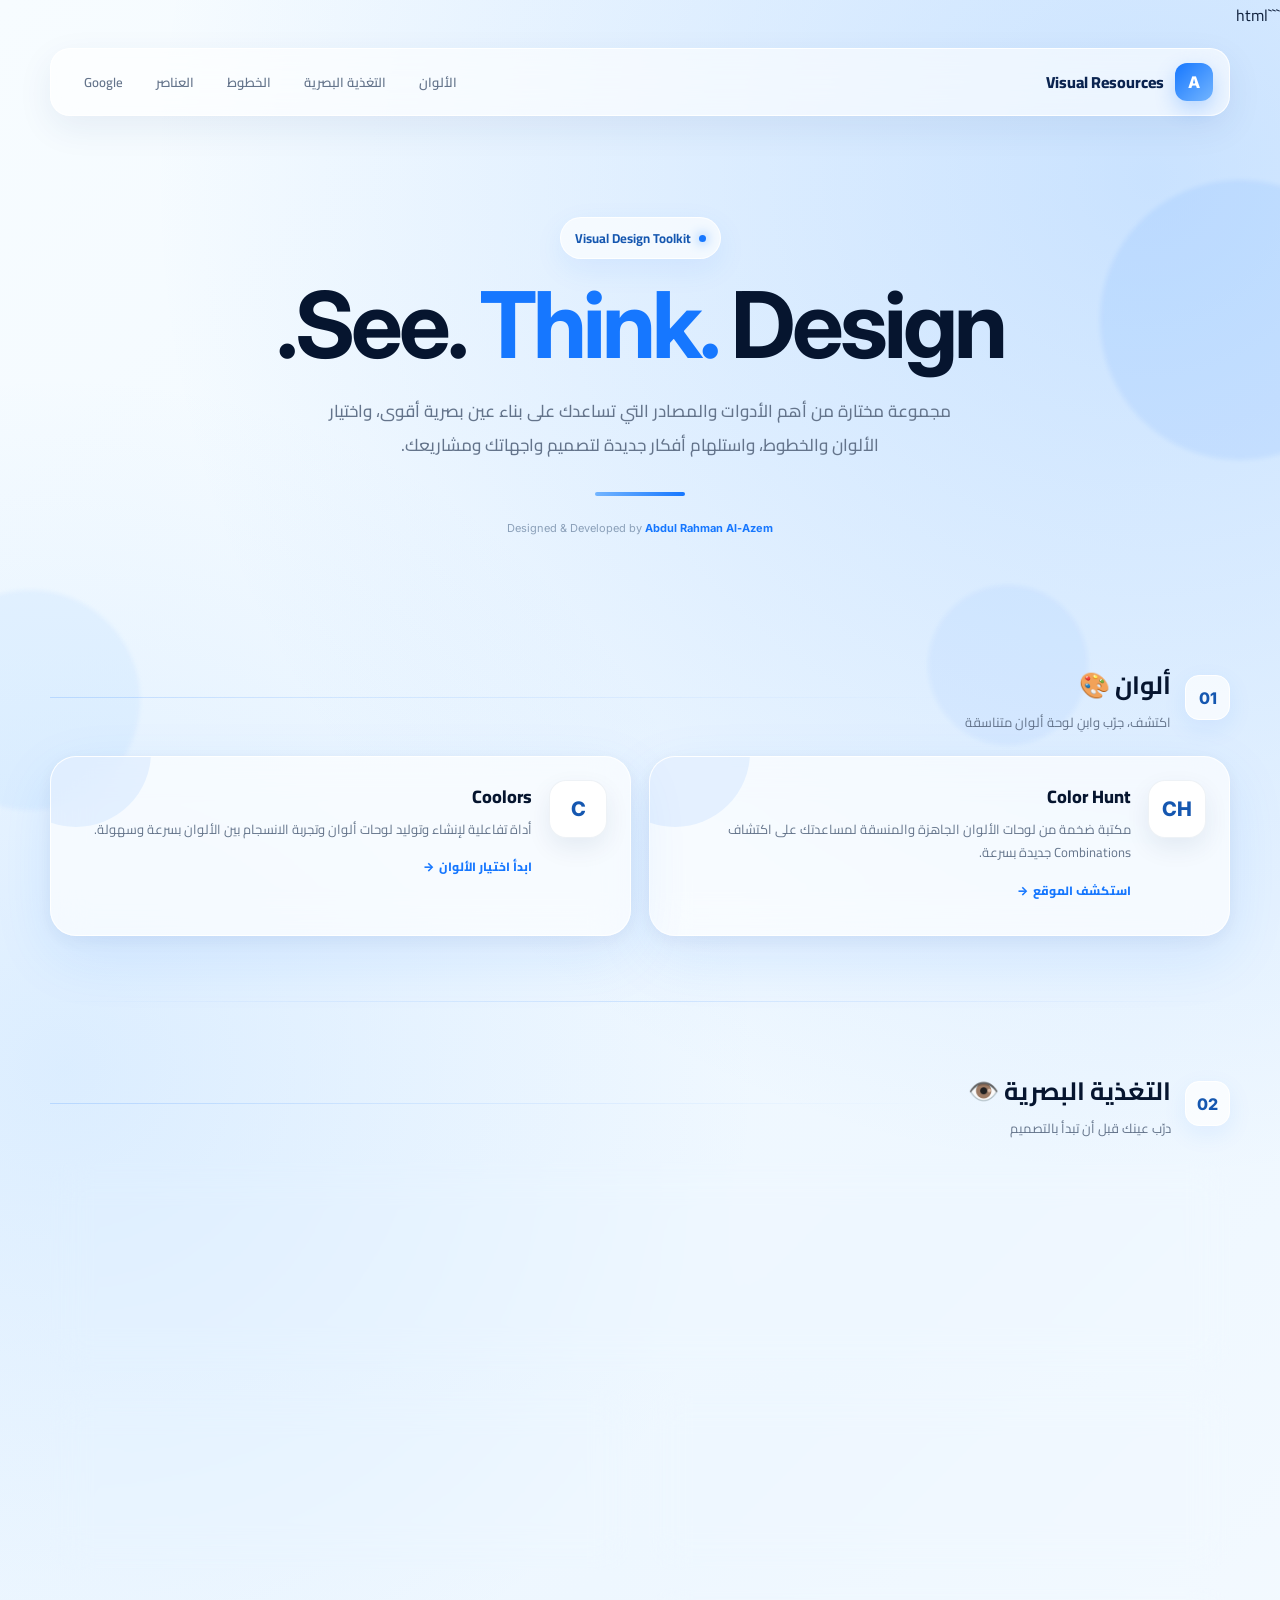
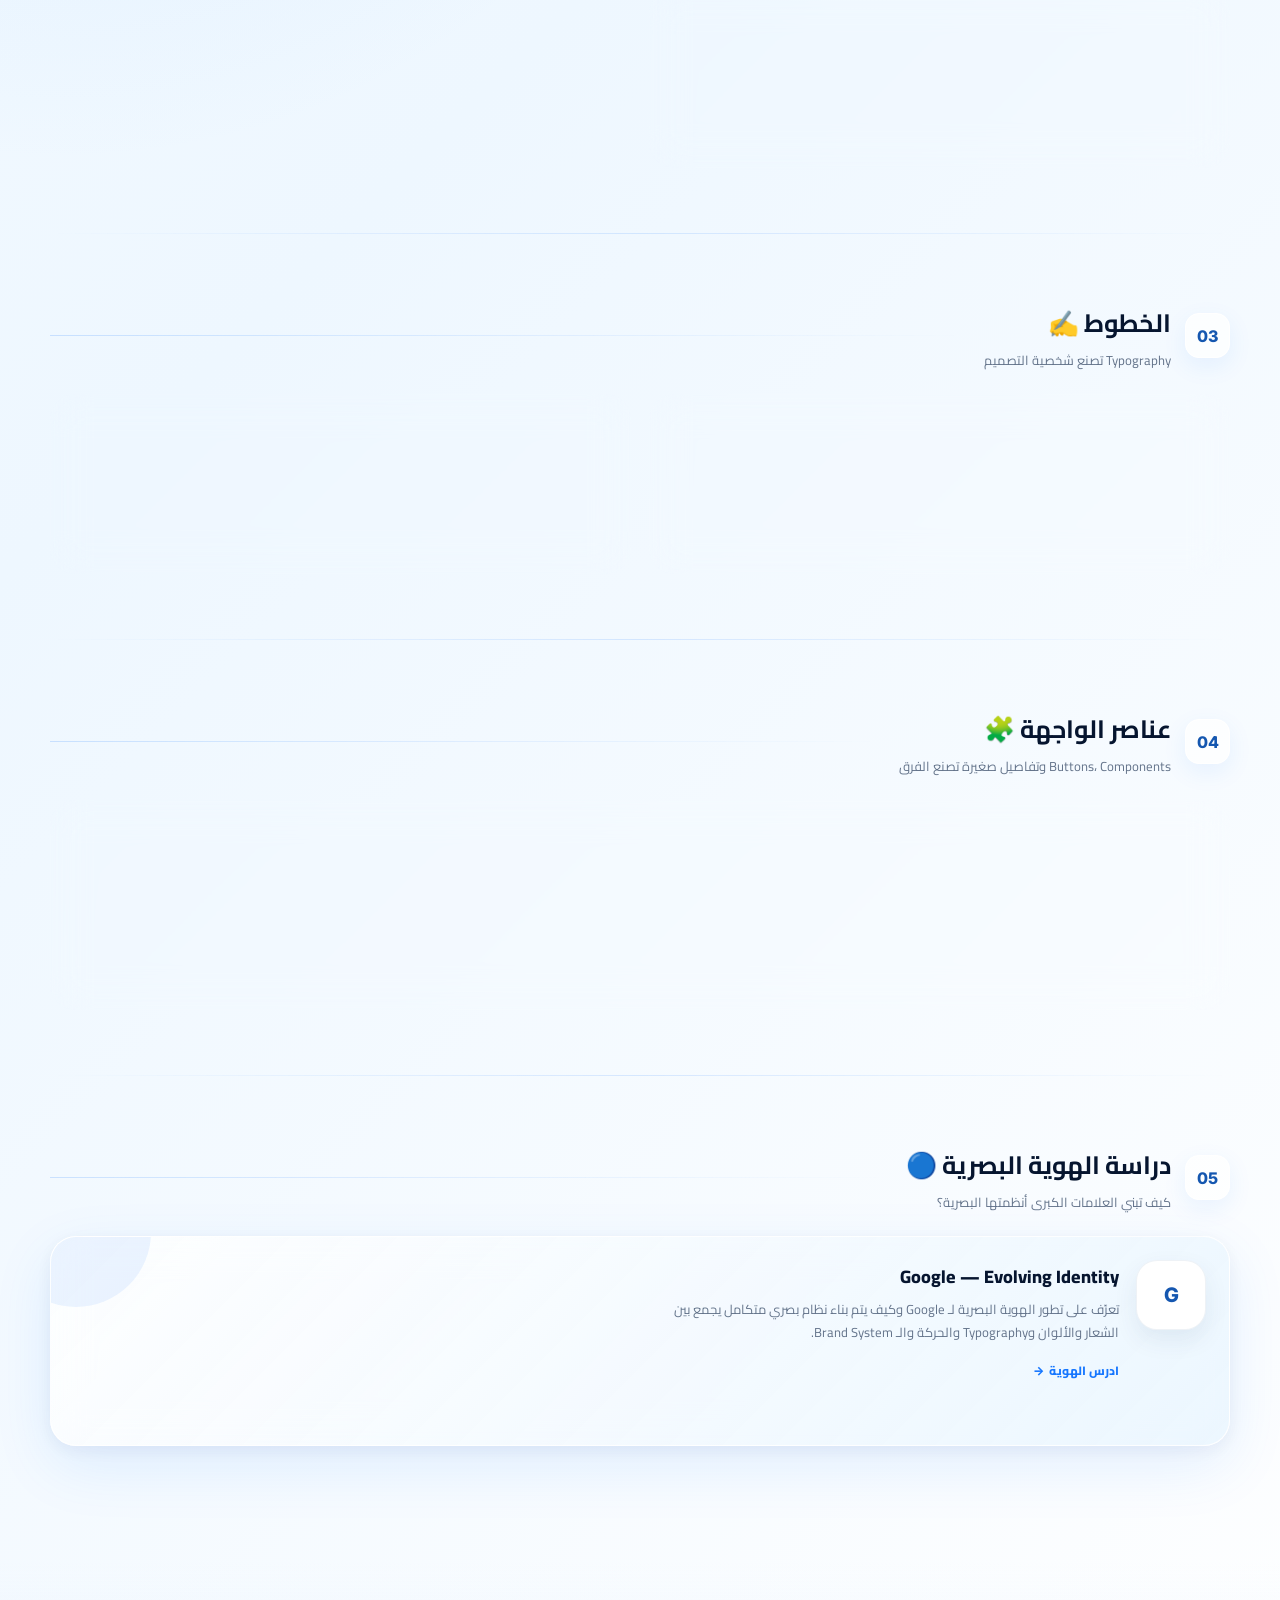
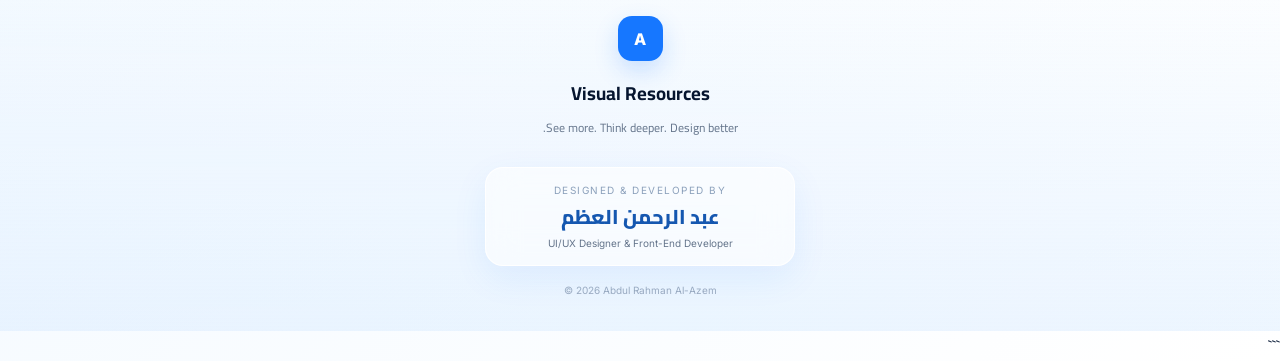
==== index.html @ fb22317c ".. .." ====
```html
<!DOCTYPE html>
<html lang="ar" dir="rtl">
<head>
  <meta charset="UTF-8" />
  <meta name="viewport" content="width=device-width, initial-scale=1.0" />

  <title>Visual Resources — عبد الرحمن العظم</title>

  <!-- Google Fonts -->
  <link rel="preconnect" href="https://fonts.googleapis.com">
  <link rel="preconnect" href="https://fonts.gstatic.com" crossorigin>

  <link
    href="https://fonts.googleapis.com/css2?family=Cairo:wght@400;500;600;700;800&family=Inter:wght@400;500;600;700;800&display=swap"
    rel="stylesheet"
  >

  <style>

    /* =========================================
       ROOT
    ========================================= */

    :root {
      --blue-950: #06152f;
      --blue-900: #0b2450;
      --blue-800: #103b78;
      --blue-700: #1557b0;
      --blue-600: #1677ff;
      --blue-500: #3b91ff;
      --blue-400: #73b5ff;
      --blue-300: #a9d3ff;
      --blue-200: #d9ecff;
      --blue-100: #edf7ff;

      --white: #ffffff;

      --text: #10213d;
      --muted: #64748b;

      --glass: rgba(255,255,255,.64);
      --glass-strong: rgba(255,255,255,.78);
      --glass-border: rgba(255,255,255,.85);

      --shadow:
        0 20px 60px rgba(22,119,255,.10),
        0 5px 20px rgba(15,53,105,.06);

      --radius: 26px;
    }


    /* =========================================
       RESET
    ========================================= */

    * {
      margin: 0;
      padding: 0;
      box-sizing: border-box;
    }

    html {
      scroll-behavior: smooth;
    }

    body {
      font-family: "Cairo", sans-serif;
      color: var(--text);
      min-height: 100vh;
      overflow-x: hidden;

      background:
        radial-gradient(
          circle at 90% 5%,
          rgba(58,145,255,.22),
          transparent 28%
        ),
        radial-gradient(
          circle at 5% 30%,
          rgba(115,181,255,.18),
          transparent 25%
        ),
        linear-gradient(
          135deg,
          #f7fcff 0%,
          #eef7ff 45%,
          #ffffff 100%
        );
    }

    a {
      color: inherit;
    }


    /* =========================================
       BACKGROUND ORBS
    ========================================= */

    .bg-orb {
      position: fixed;
      border-radius: 50%;
      pointer-events: none;
      z-index: -1;
      filter: blur(2px);
    }

    .orb-1 {
      width: 280px;
      height: 280px;
      background: rgba(22,119,255,.08);
      top: 20%;
      right: -100px;
    }

    .orb-2 {
      width: 220px;
      height: 220px;
      background: rgba(115,181,255,.10);
      bottom: 10%;
      left: -80px;
    }

    .orb-3 {
      width: 160px;
      height: 160px;
      background: rgba(22,119,255,.05);
      top: 65%;
      right: 15%;
    }


    /* =========================================
       CONTAINER
    ========================================= */

    .container {
      width: min(1180px, calc(100% - 40px));
      margin: auto;
    }


    /* =========================================
       NAVBAR
    ========================================= */

    nav {
      position: sticky;
      top: 18px;
      z-index: 100;

      width: min(1180px, calc(100% - 40px));
      margin: 18px auto 0;

      display: flex;
      align-items: center;
      justify-content: space-between;

      padding: 12px 16px 12px 20px;

      background: rgba(255,255,255,.62);

      backdrop-filter: blur(20px);
      -webkit-backdrop-filter: blur(20px);

      border: 1px solid rgba(255,255,255,.9);
      border-radius: 20px;

      box-shadow:
        0 12px 35px rgba(20,70,130,.08);
    }

    .brand {
      display: flex;
      align-items: center;
      gap: 11px;

      font-weight: 800;
      color: var(--blue-900);
    }

    .brand-mark {
      width: 38px;
      height: 38px;

      display: grid;
      place-items: center;

      border-radius: 12px;

      color: white;

      font-family: Inter, sans-serif;
      font-weight: 800;

      background:
        linear-gradient(
          135deg,
          var(--blue-600),
          var(--blue-400)
        );

      box-shadow:
        0 8px 20px rgba(22,119,255,.25);
    }

    .nav-links {
      display: flex;
      gap: 7px;
      direction: rtl;
    }

    .nav-links a {
      text-decoration: none;

      color: var(--muted);

      font-size: 13px;
      font-weight: 600;

      padding: 9px 13px;

      border-radius: 12px;

      transition: .25s ease;
    }

    .nav-links a:hover {
      background: white;
      color: var(--blue-600);

      transform: translateY(-1px);
    }


    /* =========================================
       HERO
    ========================================= */

    .hero {
      min-height: 500px;

      display: flex;
      align-items: center;
      justify-content: center;

      text-align: center;

      padding: 90px 0 70px;

      position: relative;
    }

    .hero-content {
      animation: heroIn .8s ease both;
    }

    .hero-badge {
      display: inline-flex;
      align-items: center;
      gap: 8px;

      padding: 8px 14px;

      border-radius: 999px;

      background: rgba(255,255,255,.65);

      border: 1px solid rgba(255,255,255,.9);

      color: var(--blue-700);

      font-size: 13px;
      font-weight: 700;

      box-shadow:
        0 10px 30px rgba(22,119,255,.08);

      margin-bottom: 22px;

      animation:
        float 4s ease-in-out infinite;
    }

    .badge-dot {
      width: 7px;
      height: 7px;

      border-radius: 50%;

      background: var(--blue-600);

      box-shadow:
        0 0 12px var(--blue-500);
    }

    .hero h1 {
      font-family: Inter, "Cairo", sans-serif;

      font-size: clamp(48px, 8vw, 92px);

      line-height: .95;

      letter-spacing: -4px;

      color: var(--blue-950);

      margin-bottom: 25px;
    }

    .hero h1 span {
      color: var(--blue-600);
    }

    .hero p {
      max-width: 670px;

      margin: auto;

      color: var(--muted);

      font-size: 17px;

      line-height: 2;

      font-weight: 500;
    }

    .hero-line {
      width: 90px;
      height: 4px;

      border-radius: 20px;

      background:
        linear-gradient(
          90deg,
          var(--blue-400),
          var(--blue-600)
        );

      margin: 30px auto 0;
    }

    .creator-note {
      margin-top: 25px;

      font-family: Inter, "Cairo", sans-serif;

      font-size: 11px;

      color: #8ba0b9;

      direction: ltr;
    }

    .creator-note strong {
      color: var(--blue-600);
      font-weight: 700;
    }


    /* =========================================
       SECTIONS
    ========================================= */

    .resource-section {
      padding: 45px 0;
    }

    .section-heading {
      display: flex;
      align-items: center;

      gap: 20px;

      margin-bottom: 22px;
    }

    .heading-main {
      display: flex;
      align-items: center;

      gap: 14px;
    }

    .section-number {
      width: 45px;
      height: 45px;

      flex-shrink: 0;

      display: grid;
      place-items: center;

      border-radius: 14px;

      color: var(--blue-700);

      background: rgba(255,255,255,.7);

      border: 1px solid white;

      font-family: Inter, sans-serif;

      font-weight: 800;

      box-shadow:
        0 8px 25px rgba(22,119,255,.08);
    }

    .section-heading h2 {
      font-size: 25px;

      color: var(--blue-950);
    }

    .section-heading p {
      color: var(--muted);

      font-size: 13px;

      margin-top: 2px;
    }

    .section-line {
      height: 1px;

      flex: 1;

      background:
        linear-gradient(
          90deg,
          rgba(22,119,255,.18),
          transparent
        );
    }


    /* =========================================
       CARDS
    ========================================= */

    .cards {
      display: grid;

      grid-template-columns:
        repeat(2, 1fr);

      gap: 18px;
    }

    .card {
      position: relative;

      overflow: hidden;

      min-height: 180px;

      padding: 23px;

      display: flex;

      align-items: flex-start;

      gap: 17px;

      text-decoration: none;

      color: inherit;

      background: var(--glass);

      backdrop-filter: blur(18px);
      -webkit-backdrop-filter: blur(18px);

      border:
        1px solid var(--glass-border);

      border-radius: var(--radius);

      box-shadow: var(--shadow);

      transition:
        transform .3s ease,
        box-shadow .3s ease,
        border-color .3s ease;
    }

    .card::before {
      content: "";

      position: absolute;

      width: 150px;
      height: 150px;

      border-radius: 50%;

      background:
        rgba(22,119,255,.08);

      top: -80px;
      left: -50px;

      transition: .4s ease;
    }

    .card::after {
      content: "";

      position: absolute;

      width: 1px;
      height: 100%;

      top: 0;
      right: 0;

      background:
        linear-gradient(
          transparent,
          rgba(22,119,255,.18),
          transparent
        );

      opacity: 0;

      transition: .3s ease;
    }

    .card:hover {
      transform: translateY(-7px);

      border-color:
        rgba(22,119,255,.22);

      box-shadow:
        0 25px 60px rgba(22,119,255,.15),
        0 10px 30px rgba(15,53,105,.07);
    }

    .card:hover::before {
      transform: scale(2.2);

      background:
        rgba(22,119,255,.05);
    }

    .card:hover::after {
      opacity: 1;
    }


    /* =========================================
       LOGO
    ========================================= */

    .logo {
      width: 58px;
      height: 58px;

      flex-shrink: 0;

      display: grid;
      place-items: center;

      background: white;

      border:
        1px solid rgba(20,70,130,.07);

      border-radius: 17px;

      box-shadow:
        0 10px 25px rgba(15,53,105,.08);

      position: relative;

      z-index: 1;

      font-family: Inter, sans-serif;

      font-size: 20px;

      font-weight: 800;

      color: var(--blue-700);
    }

    .logo img {
      width: 36px;
      height: 36px;

      object-fit: contain;
    }


    /* =========================================
       CARD CONTENT
    ========================================= */

    .card-content {
      flex: 1;

      position: relative;

      z-index: 1;
    }

    .card h3 {
      font-size: 18px;

      color: var(--blue-950);

      margin-bottom: 5px;

      font-weight: 800;
    }

    .card p {
      color: var(--muted);

      font-size: 13px;

      line-height: 1.8;

      max-width: 480px;
    }

    .visit {
      display: inline-flex;

      align-items: center;

      gap: 5px;

      margin-top: 14px;

      color: var(--blue-600);

      font-size: 12px;

      font-weight: 800;

      transition: .25s ease;
    }

    .card:hover .visit {
      gap: 10px;
    }

    .arrow {
      font-family: Inter, sans-serif;

      direction: ltr;
    }


    /* =========================================
       FEATURED CARD
    ========================================= */

    .featured {
      grid-column: 1 / -1;

      min-height: 210px;

      background:
        linear-gradient(
          135deg,
          rgba(255,255,255,.85),
          rgba(231,244,255,.75)
        );
    }

    .featured .logo {
      width: 70px;
      height: 70px;

      border-radius: 21px;
    }

    .featured .logo img {
      width: 42px;
      height: 42px;
    }


    /* =========================================
       DIVIDER
    ========================================= */

    .divider {
      height: 1px;

      margin: 20px 0;

      background:
        linear-gradient(
          90deg,
          transparent,
          rgba(22,119,255,.14),
          transparent
        );
    }


    /* =========================================
       FOOTER
    ========================================= */

    footer {
      margin-top: 70px;

      padding: 55px 0 35px;

      background:
        linear-gradient(
          180deg,
          transparent,
          rgba(210,232,255,.4)
        );

      text-align: center;
    }

    .footer-logo {
      width: 45px;
      height: 45px;

      margin: 0 auto 15px;

      display: grid;
      place-items: center;

      border-radius: 14px;

      background: var(--blue-600);

      color: white;

      font-family: Inter, sans-serif;

      font-weight: 800;

      box-shadow:
        0 10px 25px rgba(22,119,255,.2);
    }

    footer h3 {
      color: var(--blue-950);

      margin-bottom: 5px;
    }

    footer > .container > p {
      color: var(--muted);

      font-size: 12px;
    }


    /* =========================================
       DEVELOPER CREDIT
    ========================================= */

    .developer-credit {
      margin: 28px auto 0;

      width: fit-content;

      min-width: 310px;

      padding: 16px 28px;

      display: flex;

      flex-direction: column;

      align-items: center;

      gap: 2px;

      background:
        rgba(255,255,255,.58);

      backdrop-filter: blur(16px);
      -webkit-backdrop-filter: blur(16px);

      border:
        1px solid rgba(255,255,255,.9);

      border-radius: 18px;

      box-shadow:
        0 12px 35px rgba(22,119,255,.08);

      transition: .3s ease;
    }

    .developer-credit:hover {
      transform: translateY(-4px);

      box-shadow:
        0 18px 45px rgba(22,119,255,.13);
    }

    .credit-label {
      font-family: Inter, "Cairo", sans-serif;

      font-size: 10px;

      text-transform: uppercase;

      letter-spacing: 1.5px;

      color: #8ba0bb;

      direction: ltr;
    }

    .developer-credit strong {
      font-size: 20px;

      font-weight: 800;

      color: var(--blue-700);
    }

    .credit-role {
      font-family: Inter, "Cairo", sans-serif;

      font-size: 10px;

      color: var(--muted);

      direction: ltr;
    }

    .signature {
      margin-top: 18px;

      font-family: Inter, sans-serif;

      font-size: 10px;

      color: #9aabc0;

      direction: ltr;
    }


    /* =========================================
       SCROLLBAR
    ========================================= */

    ::-webkit-scrollbar {
      width: 8px;
    }

    ::-webkit-scrollbar-track {
      background: #eef7ff;
    }

    ::-webkit-scrollbar-thumb {
      background:
        linear-gradient(
          var(--blue-400),
          var(--blue-600)
        );

      border-radius: 20px;
    }


    /* =========================================
       ANIMATIONS
    ========================================= */

    @keyframes float {

      0%, 100% {
        transform: translateY(0);
      }

      50% {
        transform: translateY(-5px);
      }

    }

    @keyframes heroIn {

      from {
        opacity: 0;
        transform: translateY(20px);
      }

      to {
        opacity: 1;
        transform: translateY(0);
      }

    }


    /* =========================================
       RESPONSIVE
    ========================================= */

    @media (max-width: 750px) {

      .container {
        width:
          min(
            100% - 26px,
            600px
          );
      }

      nav {
        width:
          calc(100% - 26px);
      }

      .nav-links {
        display: none;
      }

      .hero {
        min-height: 430px;

        padding:
          70px 0 50px;
      }

      .hero h1 {
        font-size: 54px;

        letter-spacing: -2px;
      }

      .hero p {
        font-size: 14px;
      }

      .creator-note {
        font-size: 10px;
      }

      .cards {
        grid-template-columns: 1fr;
      }

      .featured {
        grid-column: auto;
      }

      .section-line {
        display: none;
      }

      .section-heading {
        margin-bottom: 16px;
      }

      .section-heading h2 {
        font-size: 21px;
      }

      .card {
        padding: 19px;
      }

      .developer-credit {
        min-width: 0;
        width: 100%;
      }

    }


    /* =========================================
       VERY SMALL SCREENS
    ========================================= */

    @media (max-width: 420px) {

      .hero h1 {
        font-size: 45px;
      }

      .hero p {
        font-size: 13px;
      }

      .card {
        gap: 12px;
      }

      .logo {
        width: 50px;
        height: 50px;
      }

      .card h3 {
        font-size: 16px;
      }

      .card p {
        font-size: 12px;
      }

    }

  </style>
</head>


<body>


  <!-- =========================================
       BACKGROUND
  ========================================= -->

  <div class="bg-orb orb-1"></div>
  <div class="bg-orb orb-2"></div>
  <div class="bg-orb orb-3"></div>


  <!-- =========================================
       NAVBAR
  ========================================= -->

  <nav>

    <div class="brand">

      <div class="brand-mark">
        A
      </div>

      <span>
        Visual Resources
      </span>

    </div>


    <div class="nav-links">

      <a href="#colors">
        الألوان
      </a>

      <a href="#inspiration">
        التغذية البصرية
      </a>

      <a href="#fonts">
        الخطوط
      </a>

      <a href="#elements">
        العناصر
      </a>

      <a href="#google">
        Google
      </a>

    </div>

  </nav>



  <!-- =========================================
       HERO
  ========================================= -->

  <header class="hero">

    <div class="container">

      <div class="hero-content">

        <div class="hero-badge">

          <span class="badge-dot"></span>

          Visual Design Toolkit

        </div>


        <h1>

          See.
          <span>Think.</span>
          Design.

        </h1>


        <p>

          مجموعة مختارة من أهم الأدوات والمصادر
          التي تساعدك على بناء عين بصرية أقوى،
          واختيار الألوان والخطوط، واستلهام أفكار
          جديدة لتصميم واجهاتك ومشاريعك.

        </p>


        <div class="hero-line"></div>


        <div class="creator-note">

          Designed & Developed by
          <strong>Abdul Rahman Al-Azem</strong>

        </div>

      </div>

    </div>

  </header>



  <!-- =========================================
       MAIN
  ========================================= -->

  <main class="container">



    <!-- =======================================
         COLORS
    ======================================== -->

    <section
      class="resource-section"
      id="colors"
    >

      <div class="section-heading">

        <div class="heading-main">

          <div class="section-number">
            01
          </div>

          <div>

            <h2>
              ألوان 🎨
            </h2>

            <p>
              اكتشف، جرّب وابنِ لوحة ألوان متناسقة
            </p>

          </div>

        </div>

        <div class="section-line"></div>

      </div>


      <div class="cards">


        <!-- COLOR HUNT -->

        <a
          class="card"
          href="https://colorhunt.co/"
          target="_blank"
          rel="noopener noreferrer"
        >

          <div class="logo">
            CH
          </div>

          <div class="card-content">

            <h3>
              Color Hunt
            </h3>

            <p>
              مكتبة ضخمة من لوحات الألوان الجاهزة
              والمنسقة لمساعدتك على اكتشاف
              Combinations جديدة بسرعة.
            </p>

            <div class="visit">

              استكشف الموقع

              <span class="arrow">
                →
              </span>

            </div>

          </div>

        </a>



        <!-- COOLORS -->

        <a
          class="card"
          href="https://coolors.co/"
          target="_blank"
          rel="noopener noreferrer"
        >

          <div class="logo">
            C
          </div>

          <div class="card-content">

            <h3>
              Coolors
            </h3>

            <p>
              أداة تفاعلية لإنشاء وتوليد لوحات
              ألوان وتجربة الانسجام بين الألوان
              بسرعة وسهولة.
            </p>

            <div class="visit">

              ابدأ اختيار الألوان

              <span class="arrow">
                →
              </span>

            </div>

          </div>

        </a>

      </div>

    </section>



    <div class="divider"></div>



    <!-- =======================================
         VISUAL INSPIRATION
    ======================================== -->

    <section
      class="resource-section"
      id="inspiration"
    >

      <div class="section-heading">

        <div class="heading-main">

          <div class="section-number">
            02
          </div>

          <div>

            <h2>
              التغذية البصرية 👁️
            </h2>

            <p>
              درّب عينك قبل أن تبدأ بالتصميم
            </p>

          </div>

        </div>

        <div class="section-line"></div>

      </div>


      <div class="cards">


        <!-- AWWWARDS -->

        <a
          class="card featured"
          href="https://www.awwwards.com/"
          target="_blank"
          rel="noopener noreferrer"
        >

          <div class="logo">
            Aww
          </div>

          <div class="card-content">

            <h3>
              Awwwards
            </h3>

            <p>
              شاهد مواقع وتجارب رقمية حاصلة على جوائز.
              ممتاز لفهم الـ Layout والحركة والـ Interaction
              والـ Art Direction.
            </p>

            <div class="visit">

              اكتشف مواقع مميزة

              <span class="arrow">
                →
              </span>

            </div>

          </div>

        </a>



        <!-- BEHANCE -->

        <a
          class="card"
          href="https://www.behance.net/"
          target="_blank"
          rel="noopener noreferrer"
        >

          <div class="logo">
            Bē
          </div>

          <div class="card-content">

            <h3>
              Behance
            </h3>

            <p>
              منصة لاستكشاف مشاريع المصممين والـ Case Studies
              والهويات البصرية وتجارب UI/UX.
            </p>

            <div class="visit">

              استكشف المشاريع

              <span class="arrow">
                →
              </span>

            </div>

          </div>

        </a>



        <!-- DRIBBBLE -->

        <a
          class="card"
          href="https://dribbble.com/"
          target="_blank"
          rel="noopener noreferrer"
        >

          <div class="logo">
            Dr
          </div>

          <div class="card-content">

            <h3>
              Dribbble
            </h3>

            <p>
              مصدر سريع لأفكار UI والشاشات والأيقونات
              والـ Micro-interactions والتفاصيل البصرية.
            </p>

            <div class="visit">

              شاهد التصميمات

              <span class="arrow">
                →
              </span>

            </div>

          </div>

        </a>



        <!-- PINTEREST UI -->

        <a
          class="card"
          href="https://www.pinterest.com/search/pins/?q=ui&rs=typed"
          target="_blank"
          rel="noopener noreferrer"
        >

          <div class="logo">
            P
          </div>

          <div class="card-content">

            <h3>
              Pinterest — UI
            </h3>

            <p>
              استخدم البحث البصري لجمع References
              وإنشاء Moodboards واستكشاف اتجاهات
              التصميم المختلفة.
            </p>

            <div class="visit">

              ابحث عن الإلهام

              <span class="arrow">
                →
              </span>

            </div>

          </div>

        </a>

      </div>

    </section>



    <div class="divider"></div>



    <!-- =======================================
         FONTS
    ======================================== -->

    <section
      class="resource-section"
      id="fonts"
    >

      <div class="section-heading">

        <div class="heading-main">

          <div class="section-number">
            03
          </div>

          <div>

            <h2>
              الخطوط ✍️
            </h2>

            <p>
              Typography تصنع شخصية التصميم
            </p>

          </div>

        </div>

        <div class="section-line"></div>

      </div>


      <div class="cards">


        <!-- PINTEREST TYPOGRAPHY -->

        <a
          class="card"
          href="https://www.pinterest.com/search/pins/?q=typography&rs=ac&len=7&source_id=ac_GVzsziET&eq=typogra&etslf=7912"
          target="_blank"
          rel="noopener noreferrer"
        >

          <div class="logo">
            T
          </div>

          <div class="card-content">

            <h3>
              Pinterest — Typography
            </h3>

            <p>
              استكشف أمثلة وتنسيقات Typography مختلفة
              وابحث عن أفكار لتوزيع النصوص والعناوين.
            </p>

            <div class="visit">

              استكشف Typography

              <span class="arrow">
                →
              </span>

            </div>

          </div>

        </a>



        <!-- GOOGLE FONTS -->

        <a
          class="card"
          href="https://fonts.google.com/"
          target="_blank"
          rel="noopener noreferrer"
        >

          <div class="logo">
            G
          </div>

          <div class="card-content">

            <h3>
              Google Fonts
            </h3>

            <p>
              مكتبة مجانية ضخمة من الخطوط المناسبة
              للويب والتصميم، مع إمكانية معاينة
              وتحميل الخطوط.
            </p>

            <div class="visit">

              ابحث عن خط

              <span class="arrow">
                →
              </span>

            </div>

          </div>

        </a>

      </div>

    </section>



    <div class="divider"></div>



    <!-- =======================================
         UI ELEMENTS
    ======================================== -->

    <section
      class="resource-section"
      id="elements"
    >

      <div class="section-heading">

        <div class="heading-main">

          <div class="section-number">
            04
          </div>

          <div>

            <h2>
              عناصر الواجهة 🧩
            </h2>

            <p>
              Buttons، Components وتفاصيل صغيرة تصنع الفرق
            </p>

          </div>

        </div>

        <div class="section-line"></div>

      </div>


      <div class="cards">


        <!-- UIVERSE -->

        <a
          class="card featured"
          href="https://uiverse.io/buttons"
          target="_blank"
          rel="noopener noreferrer"
        >

          <div class="logo">
            UI
          </div>

          <div class="card-content">

            <h3>
              UIverse
            </h3>

            <p>
              مكتبة مفتوحة من عناصر UI جاهزة ومبتكرة،
              خصوصًا للأزرار والـ Components التي يمكنك
              استخدامها كمصدر إلهام أو تطويرها في مشاريعك.
            </p>

            <div class="visit">

              اكتشف عناصر UI

              <span class="arrow">
                →
              </span>

            </div>

          </div>

        </a>

      </div>

    </section>



    <div class="divider"></div>



    <!-- =======================================
         GOOGLE VISUAL IDENTITY
    ======================================== -->

    <section
      class="resource-section"
      id="google"
    >

      <div class="section-heading">

        <div class="heading-main">

          <div class="section-number">
            05
          </div>

          <div>

            <h2>
              دراسة الهوية البصرية 🔵
            </h2>

            <p>
              كيف تبني العلامات الكبرى أنظمتها البصرية؟
            </p>

          </div>

        </div>

        <div class="section-line"></div>

      </div>


      <div class="cards">


        <!-- GOOGLE -->

        <a
          class="card featured"
          href="https://design.google/library/evolving-google-identity"
          target="_blank"
          rel="noopener noreferrer"
        >

          <div class="logo">
            G
          </div>

          <div class="card-content">

            <h3>
              Google — Evolving Identity
            </h3>

            <p>
              تعرّف على تطور الهوية البصرية لـ Google
              وكيف يتم بناء نظام بصري متكامل يجمع بين
              الشعار والألوان وTypography والحركة
              والـ Brand System.
            </p>

            <div class="visit">

              ادرس الهوية

              <span class="arrow">
                →
              </span>

            </div>

          </div>

        </a>

      </div>

    </section>

  </main>



  <!-- =========================================
       FOOTER
  ========================================= -->

  <footer>

    <div class="container">

      <div class="footer-logo">
        A
      </div>


      <h3>
        Visual Resources
      </h3>


      <p>
        See more. Think deeper. Design better.
      </p>



      <!-- DEVELOPER CREDIT -->

      <div class="developer-credit">

        <span class="credit-label">
          Designed & Developed by
        </span>

        <strong>
          عبد الرحمن العظم
        </strong>

        <span class="credit-role">
          UI/UX Designer & Front-End Developer
        </span>

      </div>



      <div class="signature">
        © 2026 Abdul Rahman Al-Azem
      </div>

    </div>

  </footer>


</body>
</html>
```
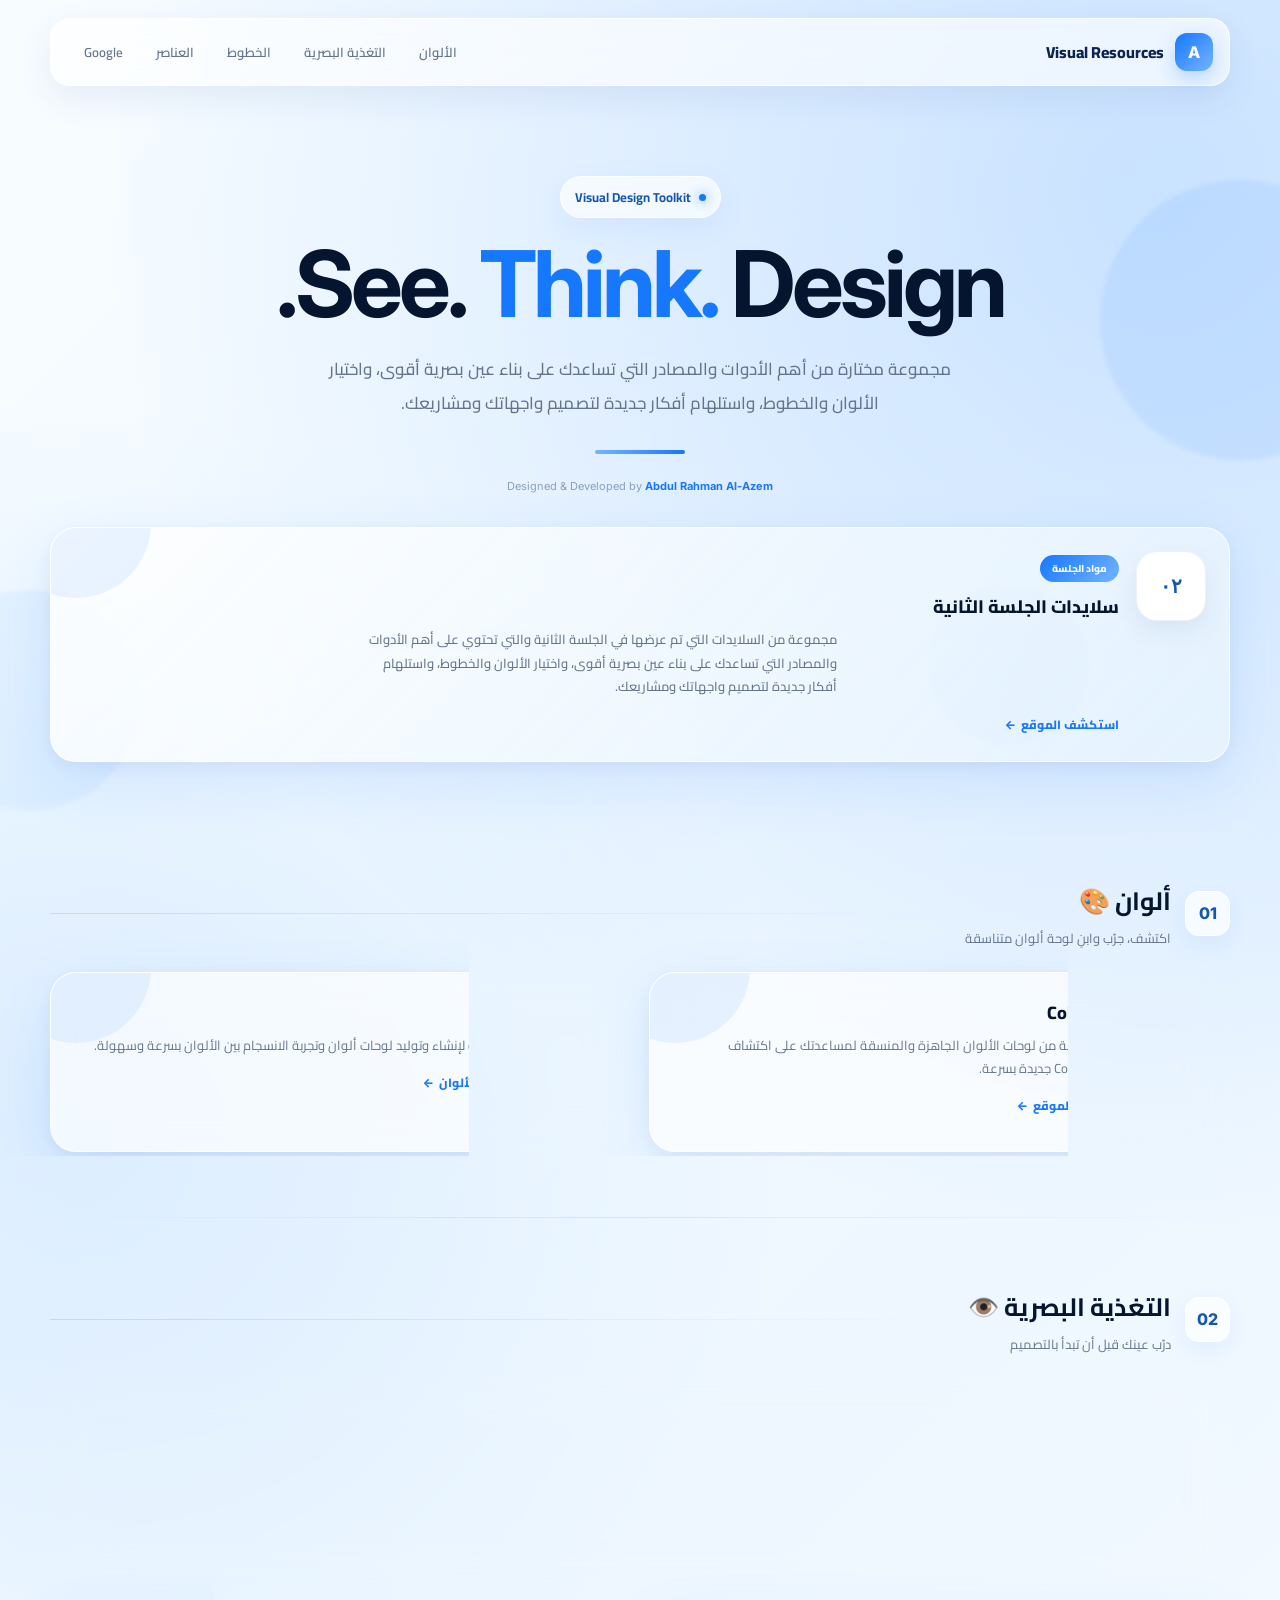
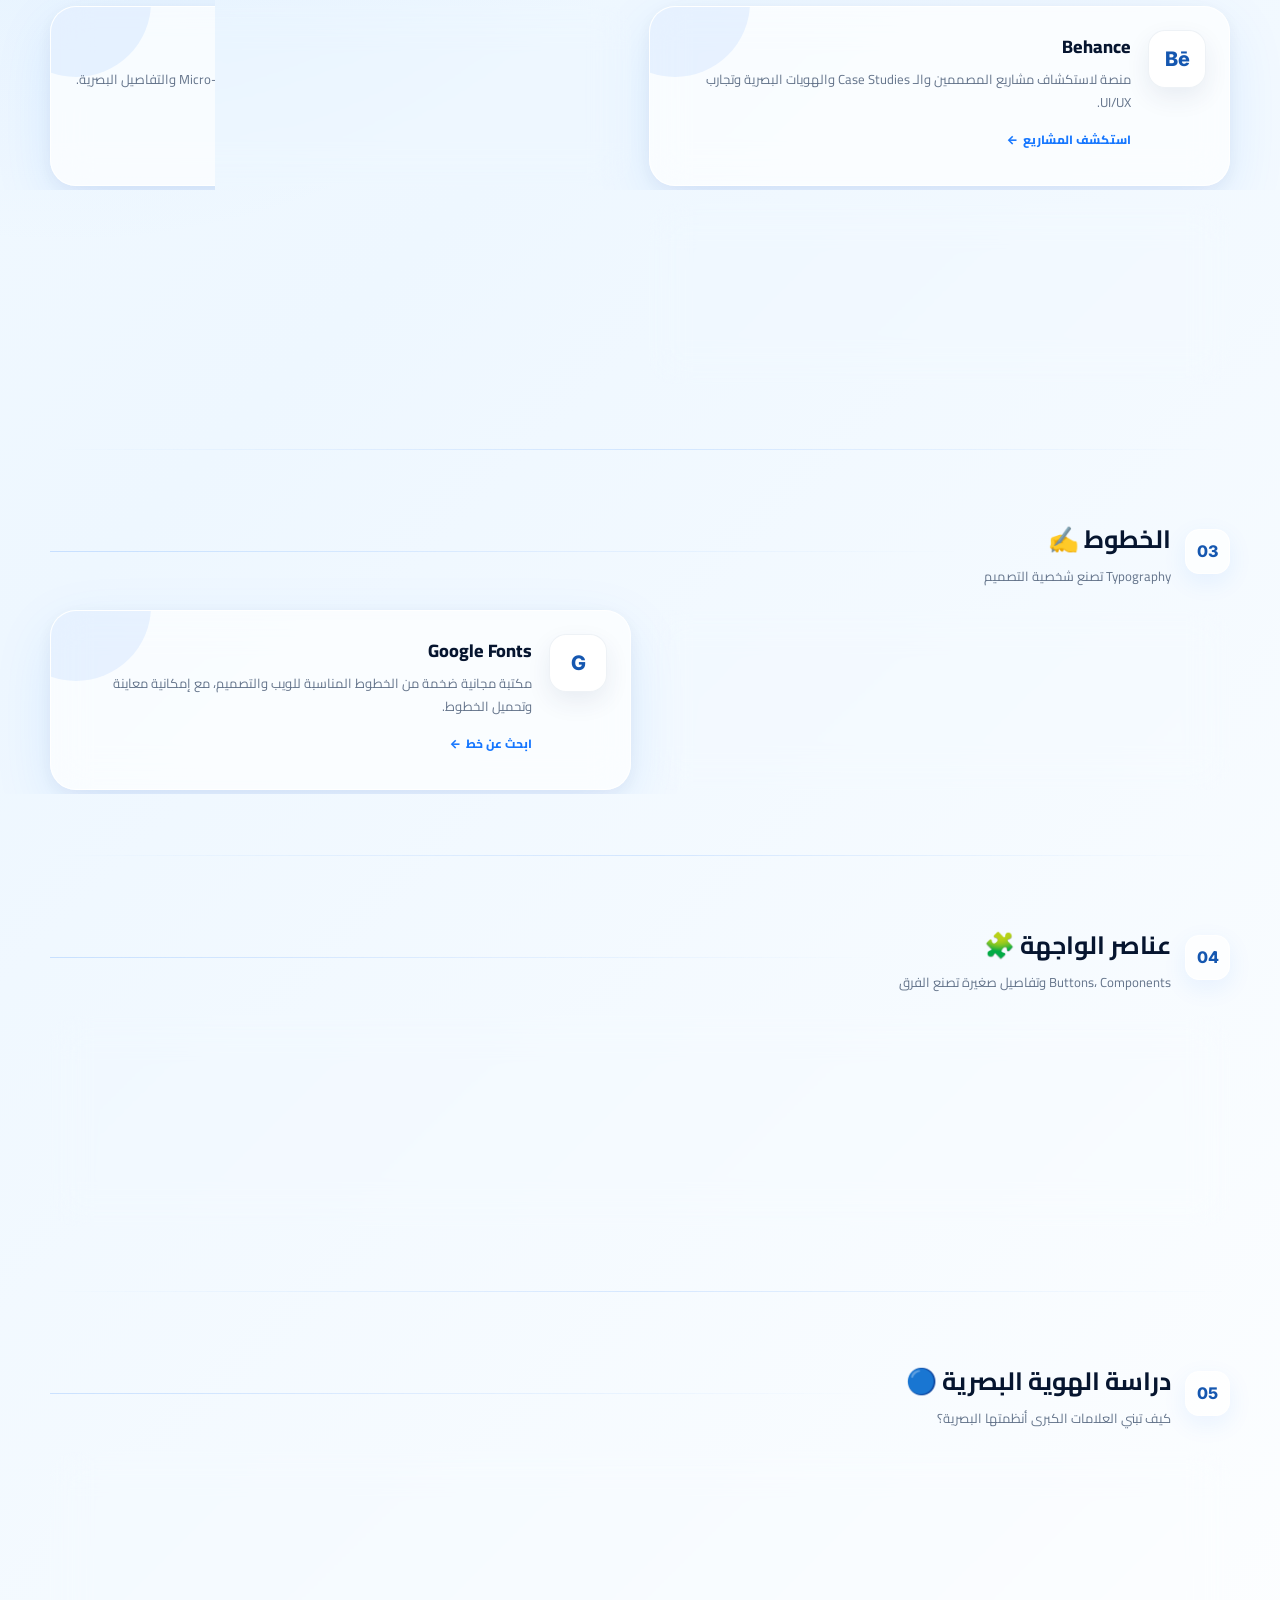
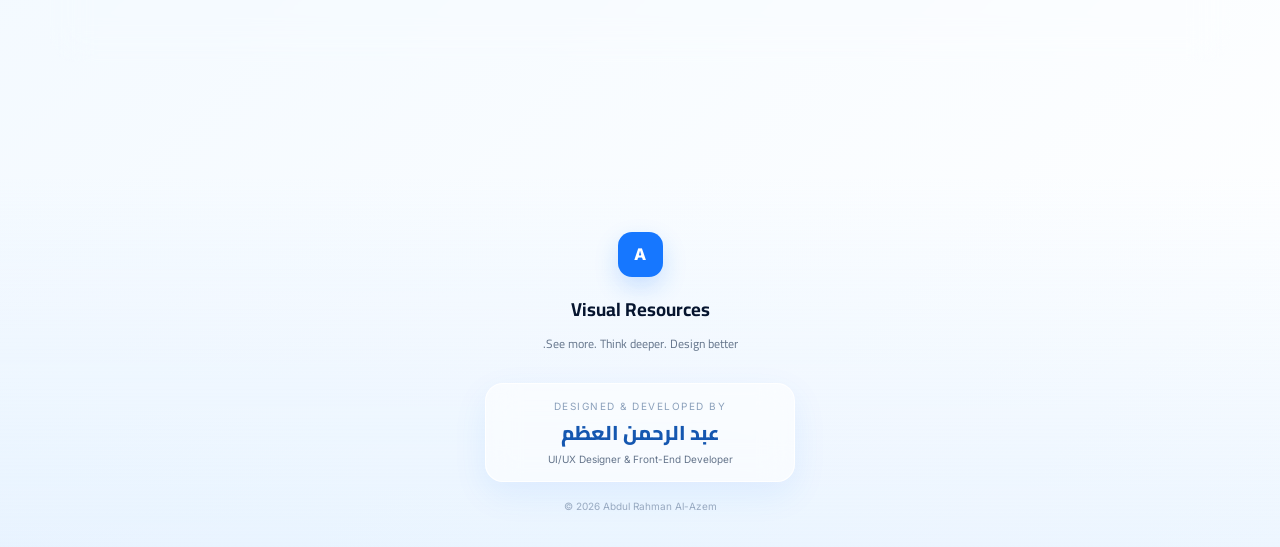
==== commit 4b618c7d: ". .." ====
--- a/index.html
+++ b/index.html
@@ -1,4 +1,3 @@
-```html
 <!DOCTYPE html>
 <html lang="ar" dir="rtl">
 <head>
@@ -234,6 +233,58 @@
       transform: translateY(-1px);
     }
 
+    .nav-toggle {
+      display: none;
+
+      flex-direction: column;
+
+      justify-content: center;
+      align-items: center;
+
+      gap: 5px;
+
+      width: 40px;
+      height: 40px;
+
+      border: none;
+      border-radius: 12px;
+
+      background: rgba(255,255,255,.7);
+
+      cursor: pointer;
+
+      transition: .25s ease;
+    }
+
+    .nav-toggle:hover {
+      background: white;
+    }
+
+    .nav-toggle span {
+      display: block;
+
+      width: 20px;
+      height: 2px;
+
+      border-radius: 2px;
+
+      background: var(--blue-700);
+
+      transition: .3s ease;
+    }
+
+    .nav-toggle.active span:nth-child(1) {
+      transform: translateY(7px) rotate(45deg);
+    }
+
+    .nav-toggle.active span:nth-child(2) {
+      opacity: 0;
+    }
+
+    .nav-toggle.active span:nth-child(3) {
+      transform: translateY(-7px) rotate(-45deg);
+    }
+
 
     /* =========================================
        HERO
@@ -368,6 +419,7 @@
 
     .resource-section {
       padding: 45px 0;
+      scroll-margin-top: 110px;
     }
 
     .section-heading {
@@ -653,9 +705,21 @@
     }
 
     .arrow {
+      display: inline-block;
+
       font-family: Inter, sans-serif;
 
       direction: ltr;
+
+      /* Mirrors the glyph so it points toward the RTL reading
+         direction (left) instead of away from it (right). */
+      transform: scaleX(-1);
+
+      transition: transform .25s ease;
+    }
+
+    .card:hover .arrow {
+      transform: scaleX(-1) translateX(-4px);
     }
 
 
@@ -686,6 +750,34 @@
     .featured .logo img {
       width: 42px;
       height: 42px;
+    }
+
+    .hero-cta {
+      margin-top: 34px;
+
+      text-align: right;
+    }
+
+    .cta-badge {
+      display: inline-block;
+
+      margin-bottom: 8px;
+
+      padding: 4px 12px;
+
+      border-radius: 999px;
+
+      background:
+        linear-gradient(
+          135deg,
+          var(--blue-600),
+          var(--blue-400)
+        );
+
+      color: white;
+
+      font-size: 10px;
+      font-weight: 800;
     }
 
 
@@ -877,6 +969,34 @@
 
 
     /* =========================================
+       ACCESSIBILITY
+    ========================================= */
+
+    a:focus-visible,
+    button:focus-visible {
+      outline: 2px solid var(--blue-600);
+      outline-offset: 3px;
+      border-radius: 8px;
+    }
+
+    @media (prefers-reduced-motion: reduce) {
+
+      html {
+        scroll-behavior: auto;
+      }
+
+      *,
+      *::before,
+      *::after {
+        animation-duration: .01ms !important;
+        animation-iteration-count: 1 !important;
+        transition-duration: .01ms !important;
+      }
+
+    }
+
+
+    /* =========================================
        ANIMATIONS
     ========================================= */
 
@@ -926,8 +1046,51 @@
           calc(100% - 26px);
       }
 
+      .nav-toggle {
+        display: flex;
+      }
+
       .nav-links {
-        display: none;
+        display: flex;
+        flex-direction: column;
+
+        position: absolute;
+        top: calc(100% + 10px);
+        left: 16px;
+        right: 16px;
+
+        padding: 10px;
+
+        background: rgba(255,255,255,.94);
+
+        backdrop-filter: blur(20px);
+        -webkit-backdrop-filter: blur(20px);
+
+        border: 1px solid rgba(255,255,255,.9);
+        border-radius: 16px;
+
+        box-shadow: 0 20px 45px rgba(20,70,130,.16);
+
+        opacity: 0;
+        visibility: hidden;
+        transform: translateY(-8px);
+
+        transition: .25s ease;
+
+        pointer-events: none;
+      }
+
+      .nav-links.open {
+        opacity: 1;
+        visibility: visible;
+        transform: translateY(0);
+
+        pointer-events: auto;
+      }
+
+      .nav-links a {
+        text-align: center;
+        padding: 12px 14px;
       }
 
       .hero {
@@ -1051,7 +1214,21 @@
     </div>
 
 
-    <div class="nav-links">
+    <button
+      class="nav-toggle"
+      id="navToggle"
+      type="button"
+      aria-expanded="false"
+      aria-controls="navLinks"
+      aria-label="فتح قائمة التنقل"
+    >
+      <span></span>
+      <span></span>
+      <span></span>
+    </button>
+
+
+    <div class="nav-links" id="navLinks">
 
       <a href="#colors">
         الألوان
@@ -1126,6 +1303,48 @@
           <strong>Abdul Rahman Al-Azem</strong>
 
         </div>
+
+
+        <a
+          class="card featured hero-cta"
+          href="slides.html"
+          target="_blank"
+          rel="noopener noreferrer"
+        >
+
+          <div class="logo">
+            ٠٢
+          </div>
+
+          <div class="card-content">
+
+            <span class="cta-badge">
+              مواد الجلسة
+            </span>
+
+            <h3>
+              سلايدات الجلسة الثانية
+            </h3>
+
+            <p>
+              مجموعة من السلايدات التي تم عرضها في الجلسة الثانية
+              والتي تحتوي على أهم الأدوات والمصادر التي تساعدك على بناء عين بصرية أقوى،
+              واختيار الألوان والخطوط، واستلهام أفكار جديدة لتصميم واجهاتك ومشاريعك.
+            </p>
+
+            <div class="visit">
+
+              استكشف الموقع
+
+              <span class="arrow">
+                →
+              </span>
+
+            </div>
+
+          </div>
+
+        </a>
 
       </div>
 
@@ -1837,6 +2056,35 @@
   </footer>
 
 
+  <script>
+    (function () {
+      var toggle = document.getElementById('navToggle');
+      var links = document.getElementById('navLinks');
+
+      if (!toggle || !links) return;
+
+      function closeMenu() {
+        links.classList.remove('open');
+        toggle.classList.remove('active');
+        toggle.setAttribute('aria-expanded', 'false');
+      }
+
+      toggle.addEventListener('click', function () {
+        var isOpen = links.classList.toggle('open');
+        toggle.classList.toggle('active', isOpen);
+        toggle.setAttribute('aria-expanded', String(isOpen));
+      });
+
+      links.querySelectorAll('a').forEach(function (link) {
+        link.addEventListener('click', closeMenu);
+      });
+
+      document.addEventListener('click', function (event) {
+        if (!event.target.closest('nav')) closeMenu();
+      });
+    })();
+  </script>
+
+
 </body>
 </html>
-```
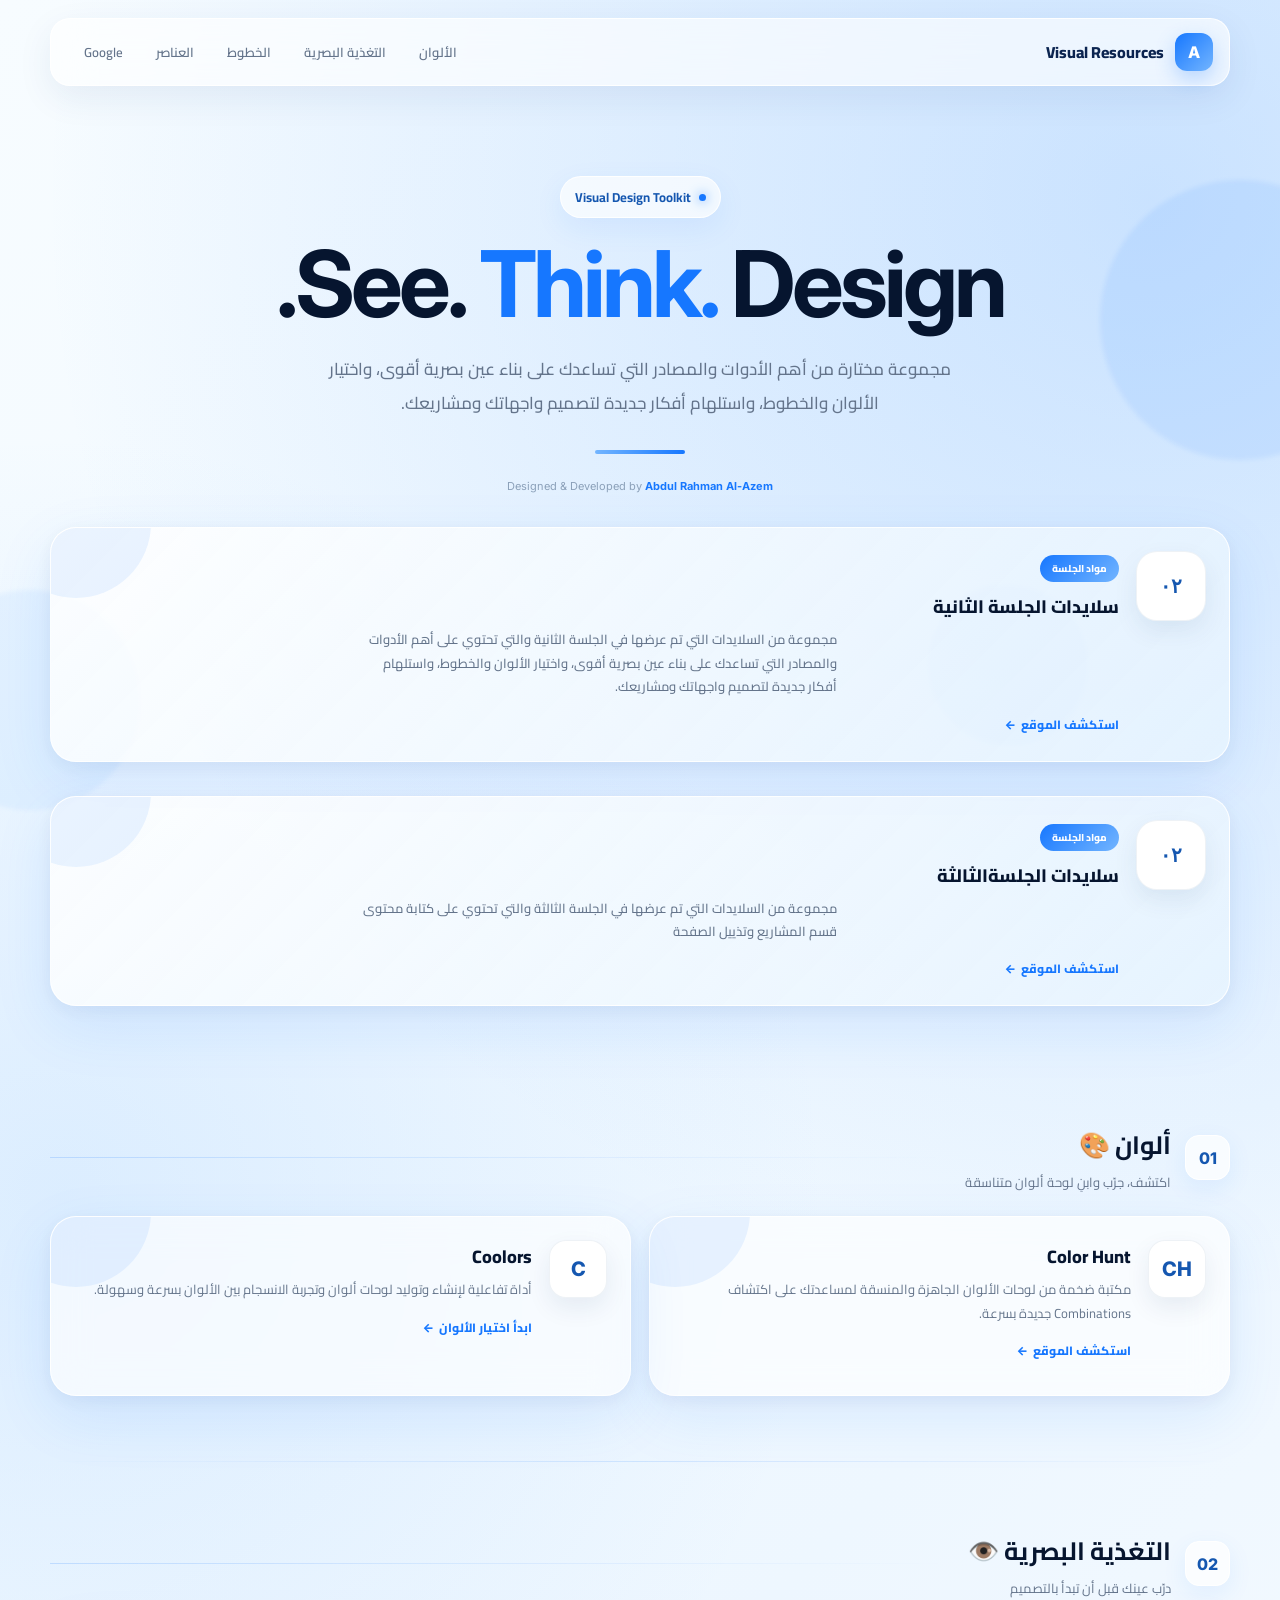
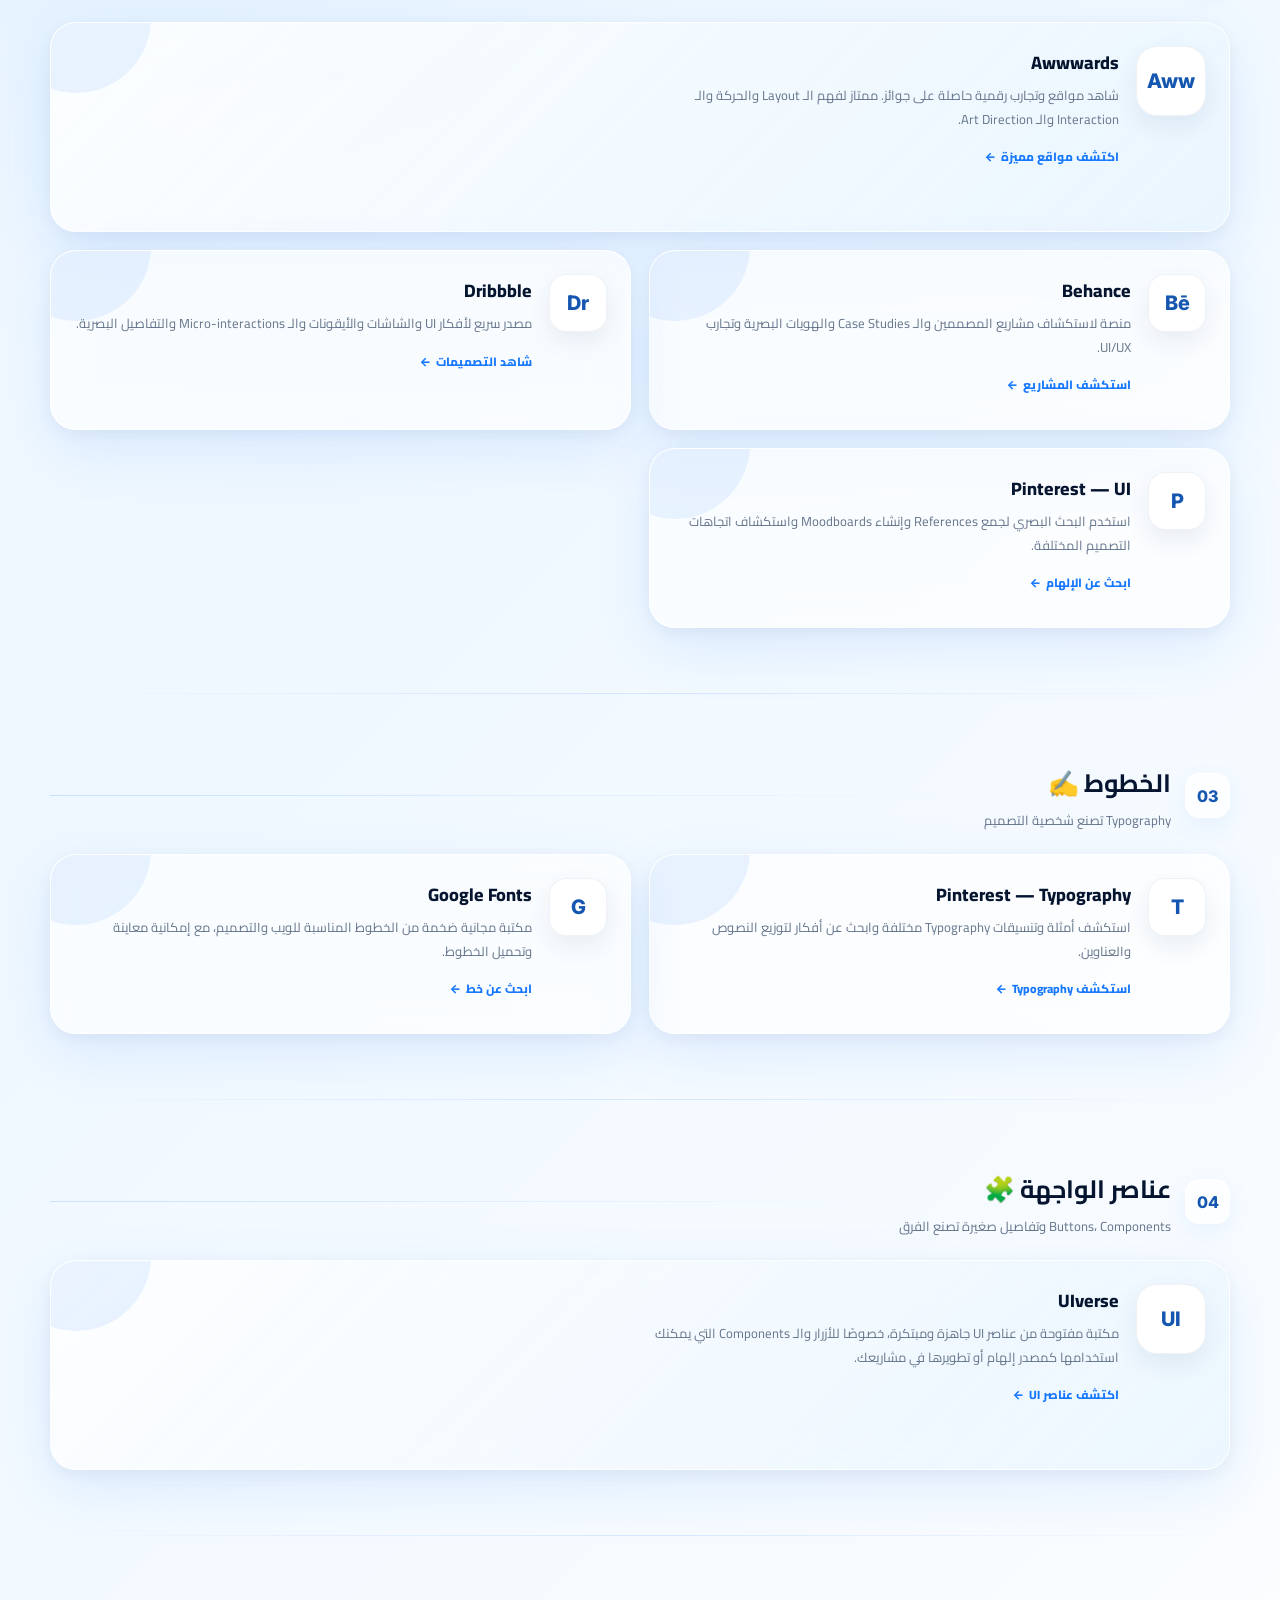
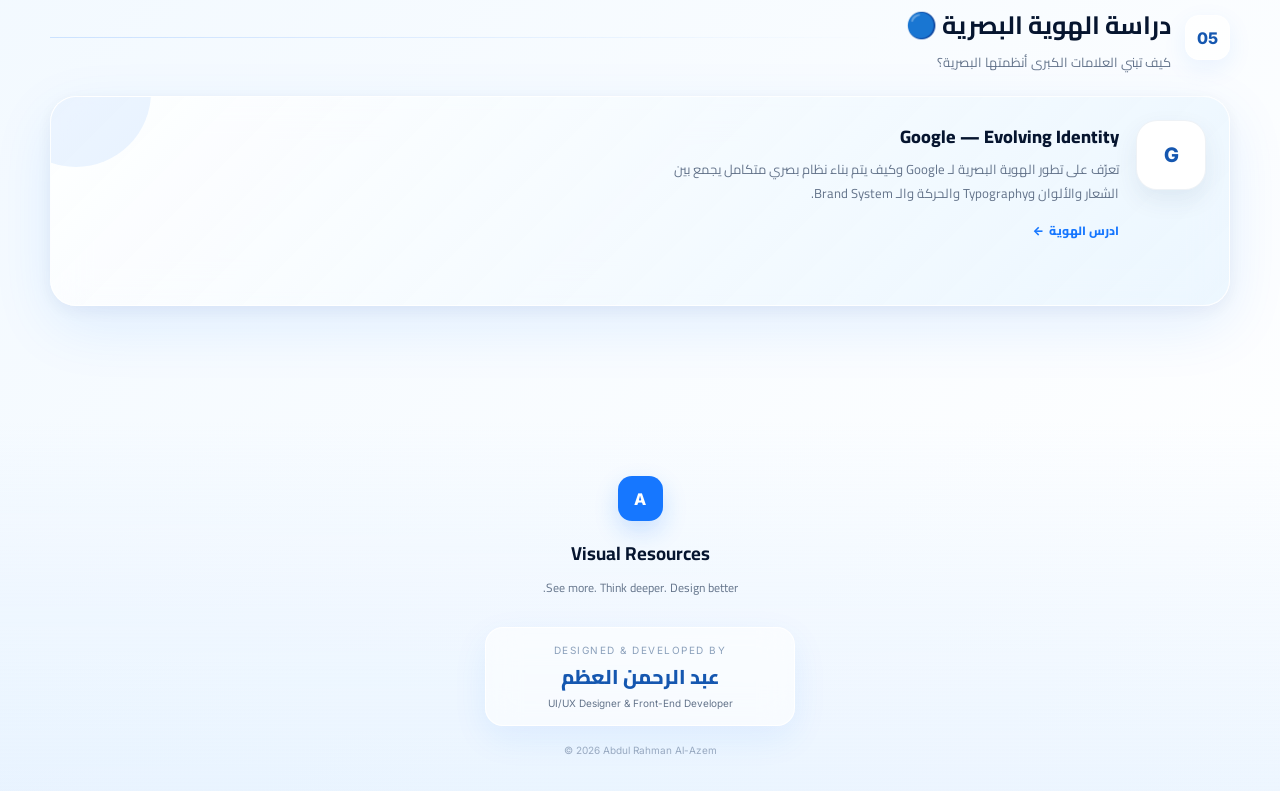
==== commit 5f6d261a: "Add featured card for session three slides Added a new featured card for session three slides with A" ====
--- a/index.html
+++ b/index.html
@@ -1346,6 +1346,46 @@
 
         </a>
 
+        <a
+          class="card featured hero-cta"
+          href="slides3.html"
+          target="_blank"
+          rel="noopener noreferrer"
+        >
+
+          <div class="logo">
+            ٠٢
+          </div>
+
+          <div class="card-content">
+
+            <span class="cta-badge">
+              مواد الجلسة
+            </span>
+
+            <h3>
+              سلايدات الجلسةالثالثة
+            </h3>
+
+            <p>
+              مجموعة من السلايدات التي تم عرضها في الجلسة الثالثة
+              والتي تحتوي على كتابة محتوى قسم المشاريع وتذييل الصفحة 
+            </p>
+
+            <div class="visit">
+
+              استكشف الموقع
+
+              <span class="arrow">
+                →
+              </span>
+
+            </div>
+
+          </div>
+
+        </a>
+
       </div>
 
     </div>
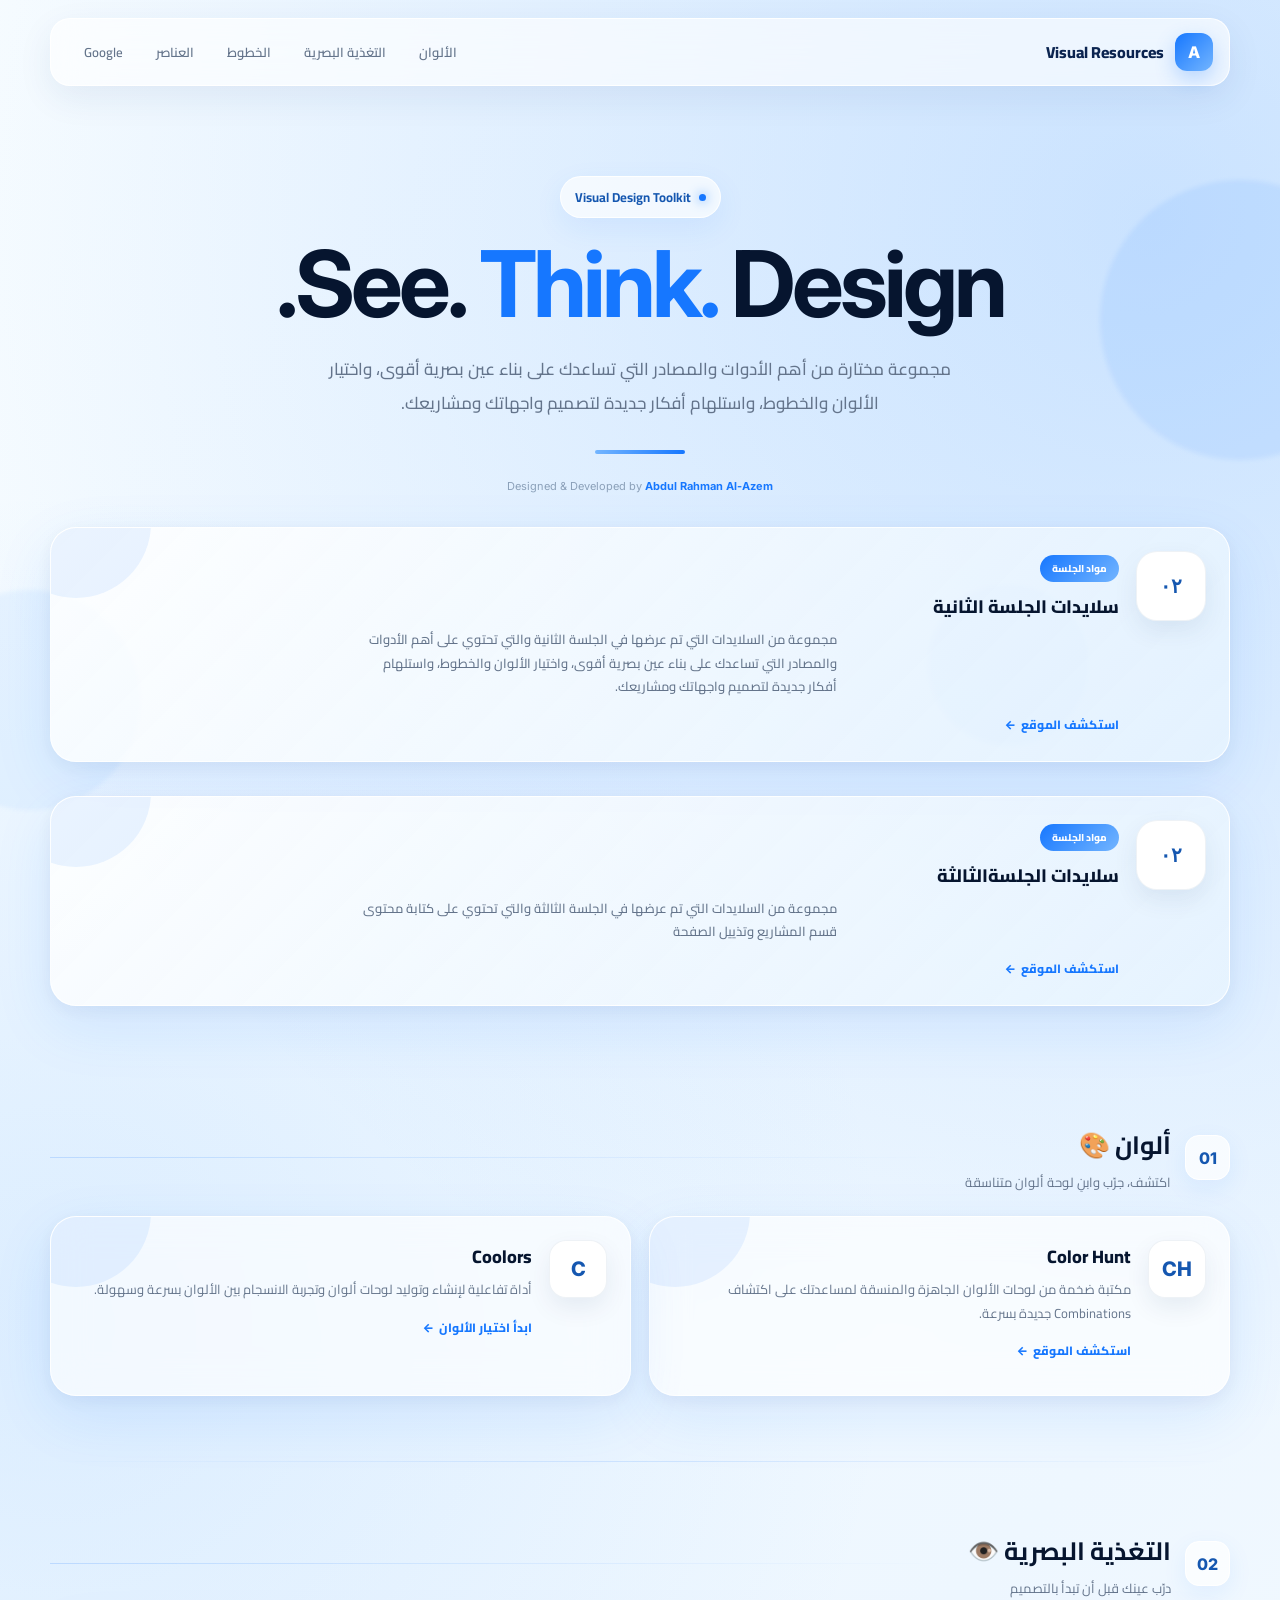
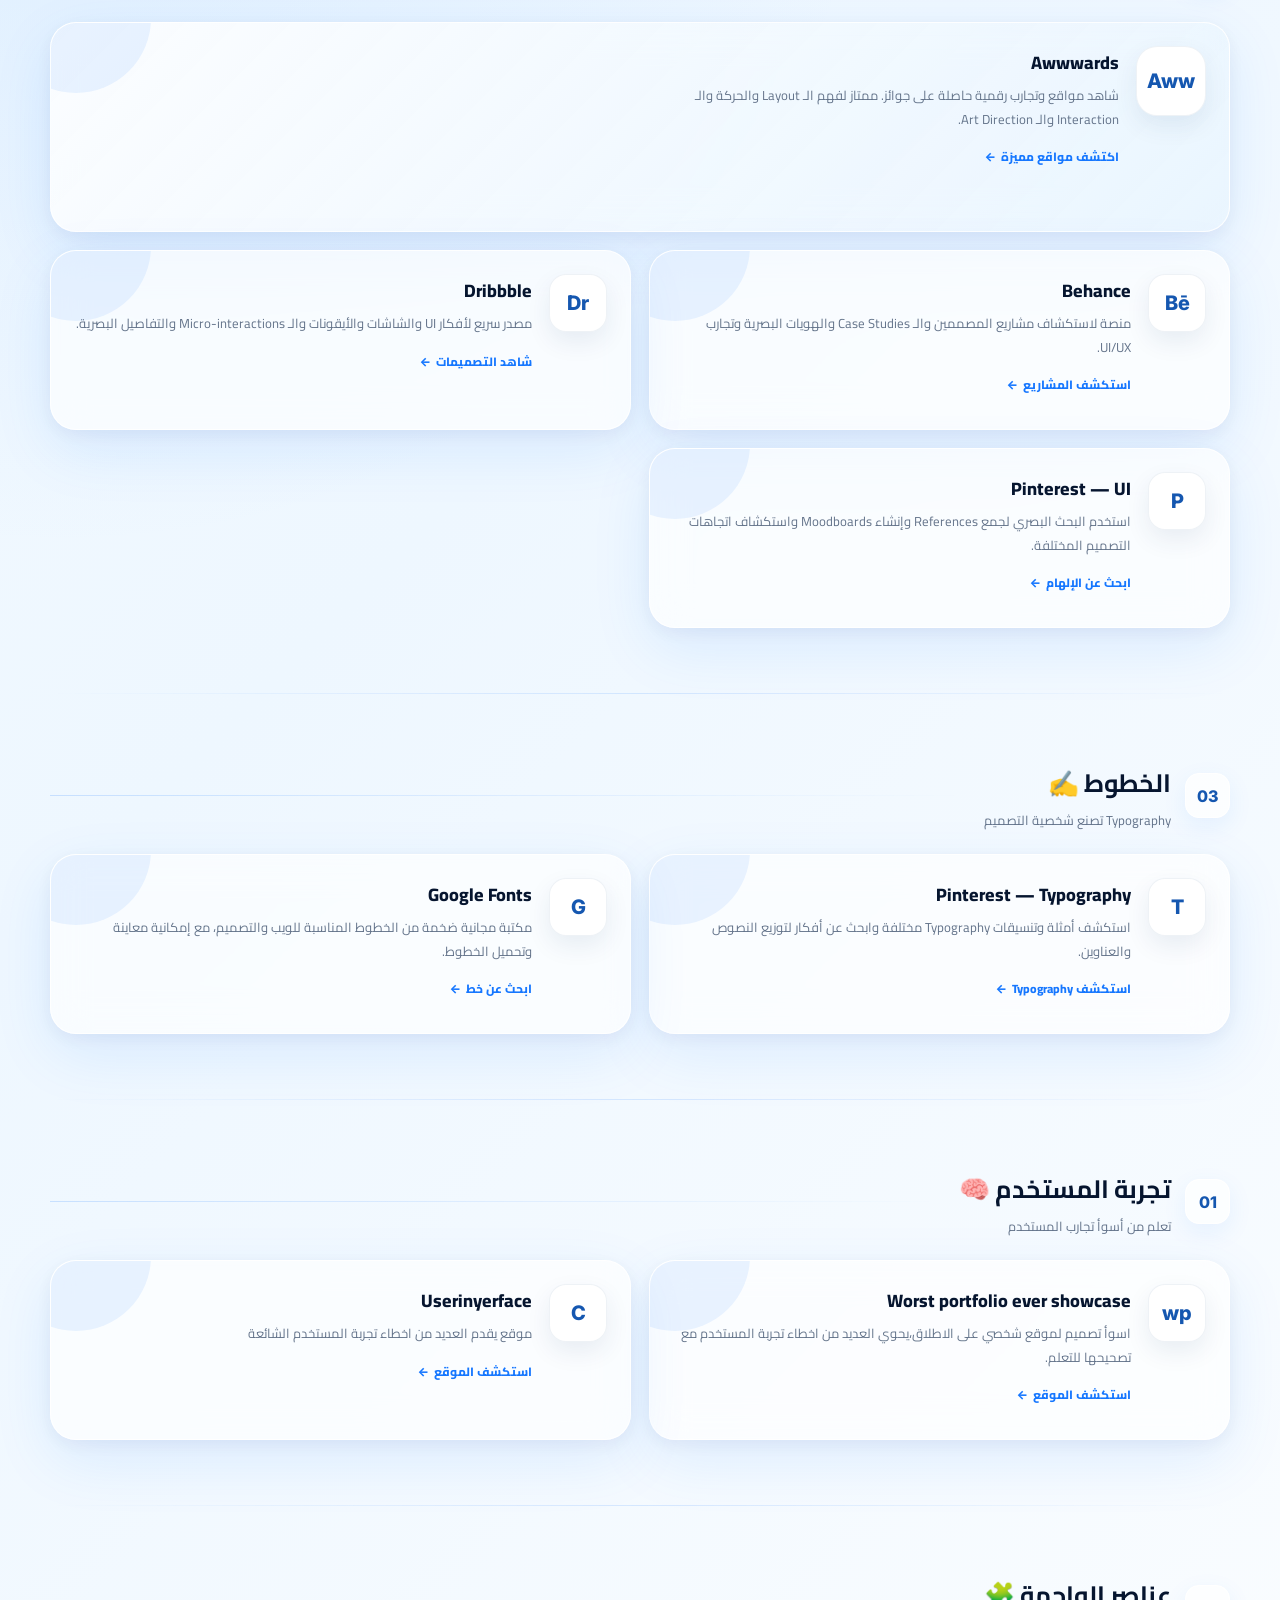
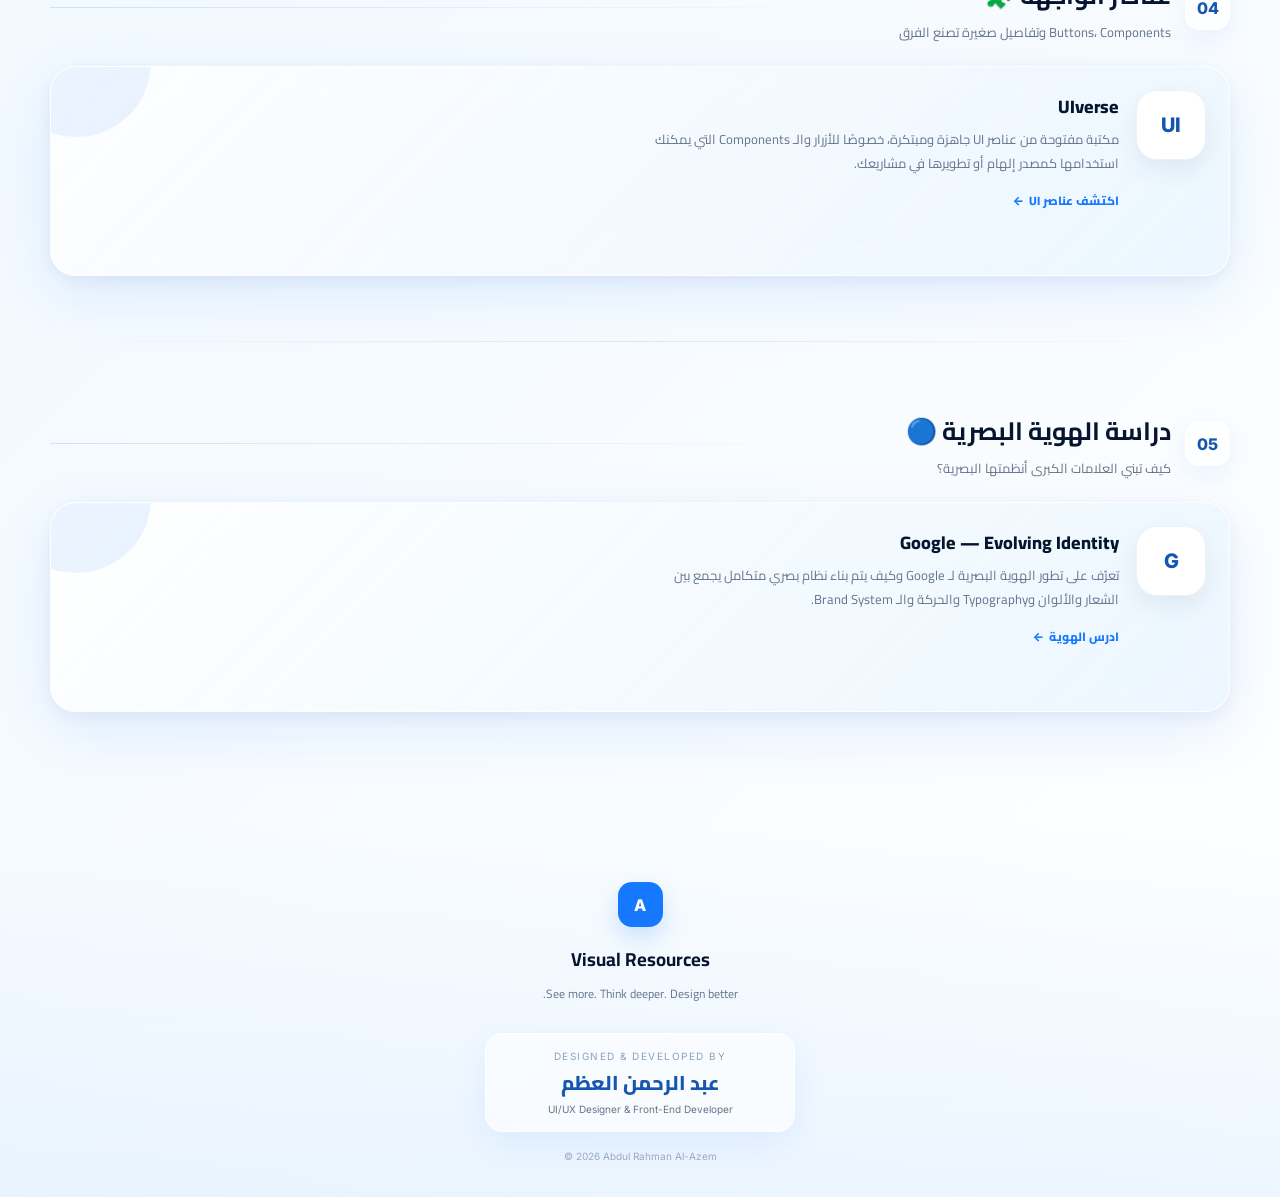
==== commit 575e6952: "Change greeting from 'Hello' to 'Goodbye'" ====
--- a/index.html
+++ b/index.html
@@ -1,2130 +1,1755 @@
-<!DOCTYPE html>
+<!doctype html>
 <html lang="ar" dir="rtl">
-<head>
-  <meta charset="UTF-8" />
-  <meta name="viewport" content="width=device-width, initial-scale=1.0" />
-
-  <title>Visual Resources — عبد الرحمن العظم</title>
-
-  <!-- Google Fonts -->
-  <link rel="preconnect" href="https://fonts.googleapis.com">
-  <link rel="preconnect" href="https://fonts.gstatic.com" crossorigin>
-
-  <link
-    href="https://fonts.googleapis.com/css2?family=Cairo:wght@400;500;600;700;800&family=Inter:wght@400;500;600;700;800&display=swap"
-    rel="stylesheet"
-  >
-
-  <style>
-
-    /* =========================================
+  <head>
+    <meta charset="UTF-8" />
+    <meta name="viewport" content="width=device-width, initial-scale=1.0" />
+
+    <title>Visual Resources — عبد الرحمن العظم</title>
+
+    <!-- Google Fonts -->
+    <link rel="preconnect" href="https://fonts.googleapis.com" />
+    <link rel="preconnect" href="https://fonts.gstatic.com" crossorigin />
+
+    <link
+      href="https://fonts.googleapis.com/css2?family=Cairo:wght@400;500;600;700;800&family=Inter:wght@400;500;600;700;800&display=swap"
+      rel="stylesheet"
+    />
+
+    <style>
+      /* =========================================
        ROOT
     ========================================= */
 
-    :root {
-      --blue-950: #06152f;
-      --blue-900: #0b2450;
-      --blue-800: #103b78;
-      --blue-700: #1557b0;
-      --blue-600: #1677ff;
-      --blue-500: #3b91ff;
-      --blue-400: #73b5ff;
-      --blue-300: #a9d3ff;
-      --blue-200: #d9ecff;
-      --blue-100: #edf7ff;
-
-      --white: #ffffff;
-
-      --text: #10213d;
-      --muted: #64748b;
-
-      --glass: rgba(255,255,255,.64);
-      --glass-strong: rgba(255,255,255,.78);
-      --glass-border: rgba(255,255,255,.85);
-
-      --shadow:
-        0 20px 60px rgba(22,119,255,.10),
-        0 5px 20px rgba(15,53,105,.06);
-
-      --radius: 26px;
-    }
-
-
-    /* =========================================
+      :root {
+        --blue-950: #06152f;
+        --blue-900: #0b2450;
+        --blue-800: #103b78;
+        --blue-700: #1557b0;
+        --blue-600: #1677ff;
+        --blue-500: #3b91ff;
+        --blue-400: #73b5ff;
+        --blue-300: #a9d3ff;
+        --blue-200: #d9ecff;
+        --blue-100: #edf7ff;
+
+        --white: #ffffff;
+
+        --text: #10213d;
+        --muted: #64748b;
+
+        --glass: rgba(255, 255, 255, 0.64);
+        --glass-strong: rgba(255, 255, 255, 0.78);
+        --glass-border: rgba(255, 255, 255, 0.85);
+
+        --shadow:
+          0 20px 60px rgba(22, 119, 255, 0.1),
+          0 5px 20px rgba(15, 53, 105, 0.06);
+
+        --radius: 26px;
+      }
+
+      /* =========================================
        RESET
     ========================================= */
 
-    * {
-      margin: 0;
-      padding: 0;
-      box-sizing: border-box;
-    }
-
-    html {
-      scroll-behavior: smooth;
-    }
-
-    body {
-      font-family: "Cairo", sans-serif;
-      color: var(--text);
-      min-height: 100vh;
-      overflow-x: hidden;
-
-      background:
-        radial-gradient(
-          circle at 90% 5%,
-          rgba(58,145,255,.22),
-          transparent 28%
-        ),
-        radial-gradient(
-          circle at 5% 30%,
-          rgba(115,181,255,.18),
-          transparent 25%
-        ),
-        linear-gradient(
-          135deg,
-          #f7fcff 0%,
-          #eef7ff 45%,
-          #ffffff 100%
-        );
-    }
-
-    a {
-      color: inherit;
-    }
-
-
-    /* =========================================
+      * {
+        margin: 0;
+        padding: 0;
+        box-sizing: border-box;
+      }
+
+      html {
+        scroll-behavior: smooth;
+      }
+
+      body {
+        font-family: "Cairo", sans-serif;
+        color: var(--text);
+        min-height: 100vh;
+        overflow-x: hidden;
+
+        background:
+          radial-gradient(
+            circle at 90% 5%,
+            rgba(58, 145, 255, 0.22),
+            transparent 28%
+          ),
+          radial-gradient(
+            circle at 5% 30%,
+            rgba(115, 181, 255, 0.18),
+            transparent 25%
+          ),
+          linear-gradient(135deg, #f7fcff 0%, #eef7ff 45%, #ffffff 100%);
+      }
+
+      a {
+        color: inherit;
+      }
+
+      /* =========================================
        BACKGROUND ORBS
     ========================================= */
 
-    .bg-orb {
-      position: fixed;
-      border-radius: 50%;
-      pointer-events: none;
-      z-index: -1;
-      filter: blur(2px);
-    }
-
-    .orb-1 {
-      width: 280px;
-      height: 280px;
-      background: rgba(22,119,255,.08);
-      top: 20%;
-      right: -100px;
-    }
-
-    .orb-2 {
-      width: 220px;
-      height: 220px;
-      background: rgba(115,181,255,.10);
-      bottom: 10%;
-      left: -80px;
-    }
-
-    .orb-3 {
-      width: 160px;
-      height: 160px;
-      background: rgba(22,119,255,.05);
-      top: 65%;
-      right: 15%;
-    }
-
-
-    /* =========================================
+      .bg-orb {
+        position: fixed;
+        border-radius: 50%;
+        pointer-events: none;
+        z-index: -1;
+        filter: blur(2px);
+      }
+
+      .orb-1 {
+        width: 280px;
+        height: 280px;
+        background: rgba(22, 119, 255, 0.08);
+        top: 20%;
+        right: -100px;
+      }
+
+      .orb-2 {
+        width: 220px;
+        height: 220px;
+        background: rgba(115, 181, 255, 0.1);
+        bottom: 10%;
+        left: -80px;
+      }
+
+      .orb-3 {
+        width: 160px;
+        height: 160px;
+        background: rgba(22, 119, 255, 0.05);
+        top: 65%;
+        right: 15%;
+      }
+
+      /* =========================================
        CONTAINER
     ========================================= */
 
-    .container {
-      width: min(1180px, calc(100% - 40px));
-      margin: auto;
-    }
-
-
-    /* =========================================
+      .container {
+        width: min(1180px, calc(100% - 40px));
+        margin: auto;
+      }
+
+      /* =========================================
        NAVBAR
     ========================================= */
 
-    nav {
-      position: sticky;
-      top: 18px;
-      z-index: 100;
-
-      width: min(1180px, calc(100% - 40px));
-      margin: 18px auto 0;
-
-      display: flex;
-      align-items: center;
-      justify-content: space-between;
-
-      padding: 12px 16px 12px 20px;
-
-      background: rgba(255,255,255,.62);
-
-      backdrop-filter: blur(20px);
-      -webkit-backdrop-filter: blur(20px);
-
-      border: 1px solid rgba(255,255,255,.9);
-      border-radius: 20px;
-
-      box-shadow:
-        0 12px 35px rgba(20,70,130,.08);
-    }
-
-    .brand {
-      display: flex;
-      align-items: center;
-      gap: 11px;
-
-      font-weight: 800;
-      color: var(--blue-900);
-    }
-
-    .brand-mark {
-      width: 38px;
-      height: 38px;
-
-      display: grid;
-      place-items: center;
-
-      border-radius: 12px;
-
-      color: white;
-
-      font-family: Inter, sans-serif;
-      font-weight: 800;
-
-      background:
-        linear-gradient(
-          135deg,
-          var(--blue-600),
-          var(--blue-400)
-        );
-
-      box-shadow:
-        0 8px 20px rgba(22,119,255,.25);
-    }
-
-    .nav-links {
-      display: flex;
-      gap: 7px;
-      direction: rtl;
-    }
-
-    .nav-links a {
-      text-decoration: none;
-
-      color: var(--muted);
-
-      font-size: 13px;
-      font-weight: 600;
-
-      padding: 9px 13px;
-
-      border-radius: 12px;
-
-      transition: .25s ease;
-    }
-
-    .nav-links a:hover {
-      background: white;
-      color: var(--blue-600);
-
-      transform: translateY(-1px);
-    }
-
-    .nav-toggle {
-      display: none;
-
-      flex-direction: column;
-
-      justify-content: center;
-      align-items: center;
-
-      gap: 5px;
-
-      width: 40px;
-      height: 40px;
-
-      border: none;
-      border-radius: 12px;
-
-      background: rgba(255,255,255,.7);
-
-      cursor: pointer;
-
-      transition: .25s ease;
-    }
-
-    .nav-toggle:hover {
-      background: white;
-    }
-
-    .nav-toggle span {
-      display: block;
-
-      width: 20px;
-      height: 2px;
-
-      border-radius: 2px;
-
-      background: var(--blue-700);
-
-      transition: .3s ease;
-    }
-
-    .nav-toggle.active span:nth-child(1) {
-      transform: translateY(7px) rotate(45deg);
-    }
-
-    .nav-toggle.active span:nth-child(2) {
-      opacity: 0;
-    }
-
-    .nav-toggle.active span:nth-child(3) {
-      transform: translateY(-7px) rotate(-45deg);
-    }
-
-
-    /* =========================================
+      nav {
+        position: sticky;
+        top: 18px;
+        z-index: 100;
+
+        width: min(1180px, calc(100% - 40px));
+        margin: 18px auto 0;
+
+        display: flex;
+        align-items: center;
+        justify-content: space-between;
+
+        padding: 12px 16px 12px 20px;
+
+        background: rgba(255, 255, 255, 0.62);
+
+        backdrop-filter: blur(20px);
+        -webkit-backdrop-filter: blur(20px);
+
+        border: 1px solid rgba(255, 255, 255, 0.9);
+        border-radius: 20px;
+
+        box-shadow: 0 12px 35px rgba(20, 70, 130, 0.08);
+      }
+
+      .brand {
+        display: flex;
+        align-items: center;
+        gap: 11px;
+
+        font-weight: 800;
+        color: var(--blue-900);
+      }
+
+      .brand-mark {
+        width: 38px;
+        height: 38px;
+
+        display: grid;
+        place-items: center;
+
+        border-radius: 12px;
+
+        color: white;
+
+        font-family: Inter, sans-serif;
+        font-weight: 800;
+
+        background: linear-gradient(135deg, var(--blue-600), var(--blue-400));
+
+        box-shadow: 0 8px 20px rgba(22, 119, 255, 0.25);
+      }
+
+      .nav-links {
+        display: flex;
+        gap: 7px;
+        direction: rtl;
+      }
+
+      .nav-links a {
+        text-decoration: none;
+
+        color: var(--muted);
+
+        font-size: 13px;
+        font-weight: 600;
+
+        padding: 9px 13px;
+
+        border-radius: 12px;
+
+        transition: 0.25s ease;
+      }
+
+      .nav-links a:hover {
+        background: white;
+        color: var(--blue-600);
+
+        transform: translateY(-1px);
+      }
+
+      .nav-toggle {
+        display: none;
+
+        flex-direction: column;
+
+        justify-content: center;
+        align-items: center;
+
+        gap: 5px;
+
+        width: 40px;
+        height: 40px;
+
+        border: none;
+        border-radius: 12px;
+
+        background: rgba(255, 255, 255, 0.7);
+
+        cursor: pointer;
+
+        transition: 0.25s ease;
+      }
+
+      .nav-toggle:hover {
+        background: white;
+      }
+
+      .nav-toggle span {
+        display: block;
+
+        width: 20px;
+        height: 2px;
+
+        border-radius: 2px;
+
+        background: var(--blue-700);
+
+        transition: 0.3s ease;
+      }
+
+      .nav-toggle.active span:nth-child(1) {
+        transform: translateY(7px) rotate(45deg);
+      }
+
+      .nav-toggle.active span:nth-child(2) {
+        opacity: 0;
+      }
+
+      .nav-toggle.active span:nth-child(3) {
+        transform: translateY(-7px) rotate(-45deg);
+      }
+
+      /* =========================================
        HERO
     ========================================= */
 
-    .hero {
-      min-height: 500px;
-
-      display: flex;
-      align-items: center;
-      justify-content: center;
-
-      text-align: center;
-
-      padding: 90px 0 70px;
-
-      position: relative;
-    }
-
-    .hero-content {
-      animation: heroIn .8s ease both;
-    }
-
-    .hero-badge {
-      display: inline-flex;
-      align-items: center;
-      gap: 8px;
-
-      padding: 8px 14px;
-
-      border-radius: 999px;
-
-      background: rgba(255,255,255,.65);
-
-      border: 1px solid rgba(255,255,255,.9);
-
-      color: var(--blue-700);
-
-      font-size: 13px;
-      font-weight: 700;
-
-      box-shadow:
-        0 10px 30px rgba(22,119,255,.08);
-
-      margin-bottom: 22px;
-
-      animation:
-        float 4s ease-in-out infinite;
-    }
-
-    .badge-dot {
-      width: 7px;
-      height: 7px;
-
-      border-radius: 50%;
-
-      background: var(--blue-600);
-
-      box-shadow:
-        0 0 12px var(--blue-500);
-    }
-
-    .hero h1 {
-      font-family: Inter, "Cairo", sans-serif;
-
-      font-size: clamp(48px, 8vw, 92px);
-
-      line-height: .95;
-
-      letter-spacing: -4px;
-
-      color: var(--blue-950);
-
-      margin-bottom: 25px;
-    }
-
-    .hero h1 span {
-      color: var(--blue-600);
-    }
-
-    .hero p {
-      max-width: 670px;
-
-      margin: auto;
-
-      color: var(--muted);
-
-      font-size: 17px;
-
-      line-height: 2;
-
-      font-weight: 500;
-    }
-
-    .hero-line {
-      width: 90px;
-      height: 4px;
-
-      border-radius: 20px;
-
-      background:
-        linear-gradient(
+      .hero {
+        min-height: 500px;
+
+        display: flex;
+        align-items: center;
+        justify-content: center;
+
+        text-align: center;
+
+        padding: 90px 0 70px;
+
+        position: relative;
+      }
+
+      .hero-content {
+        animation: heroIn 0.8s ease both;
+      }
+
+      .hero-badge {
+        display: inline-flex;
+        align-items: center;
+        gap: 8px;
+
+        padding: 8px 14px;
+
+        border-radius: 999px;
+
+        background: rgba(255, 255, 255, 0.65);
+
+        border: 1px solid rgba(255, 255, 255, 0.9);
+
+        color: var(--blue-700);
+
+        font-size: 13px;
+        font-weight: 700;
+
+        box-shadow: 0 10px 30px rgba(22, 119, 255, 0.08);
+
+        margin-bottom: 22px;
+
+        animation: float 4s ease-in-out infinite;
+      }
+
+      .badge-dot {
+        width: 7px;
+        height: 7px;
+
+        border-radius: 50%;
+
+        background: var(--blue-600);
+
+        box-shadow: 0 0 12px var(--blue-500);
+      }
+
+      .hero h1 {
+        font-family: Inter, "Cairo", sans-serif;
+
+        font-size: clamp(48px, 8vw, 92px);
+
+        line-height: 0.95;
+
+        letter-spacing: -4px;
+
+        color: var(--blue-950);
+
+        margin-bottom: 25px;
+      }
+
+      .hero h1 span {
+        color: var(--blue-600);
+      }
+
+      .hero p {
+        max-width: 670px;
+
+        margin: auto;
+
+        color: var(--muted);
+
+        font-size: 17px;
+
+        line-height: 2;
+
+        font-weight: 500;
+      }
+
+      .hero-line {
+        width: 90px;
+        height: 4px;
+
+        border-radius: 20px;
+
+        background: linear-gradient(90deg, var(--blue-400), var(--blue-600));
+
+        margin: 30px auto 0;
+      }
+
+      .creator-note {
+        margin-top: 25px;
+
+        font-family: Inter, "Cairo", sans-serif;
+
+        font-size: 11px;
+
+        color: #8ba0b9;
+
+        direction: ltr;
+      }
+
+      .creator-note strong {
+        color: var(--blue-600);
+        font-weight: 700;
+      }
+
+      /* =========================================
+       SECTIONS
+    ========================================= */
+
+      .resource-section {
+        padding: 45px 0;
+        scroll-margin-top: 110px;
+      }
+
+      .section-heading {
+        display: flex;
+        align-items: center;
+
+        gap: 20px;
+
+        margin-bottom: 22px;
+      }
+
+      .heading-main {
+        display: flex;
+        align-items: center;
+
+        gap: 14px;
+      }
+
+      .section-number {
+        width: 45px;
+        height: 45px;
+
+        flex-shrink: 0;
+
+        display: grid;
+        place-items: center;
+
+        border-radius: 14px;
+
+        color: var(--blue-700);
+
+        background: rgba(255, 255, 255, 0.7);
+
+        border: 1px solid white;
+
+        font-family: Inter, sans-serif;
+
+        font-weight: 800;
+
+        box-shadow: 0 8px 25px rgba(22, 119, 255, 0.08);
+      }
+
+      .section-heading h2 {
+        font-size: 25px;
+
+        color: var(--blue-950);
+      }
+
+      .section-heading p {
+        color: var(--muted);
+
+        font-size: 13px;
+
+        margin-top: 2px;
+      }
+
+      .section-line {
+        height: 1px;
+
+        flex: 1;
+
+        background: linear-gradient(
           90deg,
-          var(--blue-400),
-          var(--blue-600)
-        );
-
-      margin: 30px auto 0;
-    }
-
-    .creator-note {
-      margin-top: 25px;
-
-      font-family: Inter, "Cairo", sans-serif;
-
-      font-size: 11px;
-
-      color: #8ba0b9;
-
-      direction: ltr;
-    }
-
-    .creator-note strong {
-      color: var(--blue-600);
-      font-weight: 700;
-    }
-
-
-    /* =========================================
-       SECTIONS
-    ========================================= */
-
-    .resource-section {
-      padding: 45px 0;
-      scroll-margin-top: 110px;
-    }
-
-    .section-heading {
-      display: flex;
-      align-items: center;
-
-      gap: 20px;
-
-      margin-bottom: 22px;
-    }
-
-    .heading-main {
-      display: flex;
-      align-items: center;
-
-      gap: 14px;
-    }
-
-    .section-number {
-      width: 45px;
-      height: 45px;
-
-      flex-shrink: 0;
-
-      display: grid;
-      place-items: center;
-
-      border-radius: 14px;
-
-      color: var(--blue-700);
-
-      background: rgba(255,255,255,.7);
-
-      border: 1px solid white;
-
-      font-family: Inter, sans-serif;
-
-      font-weight: 800;
-
-      box-shadow:
-        0 8px 25px rgba(22,119,255,.08);
-    }
-
-    .section-heading h2 {
-      font-size: 25px;
-
-      color: var(--blue-950);
-    }
-
-    .section-heading p {
-      color: var(--muted);
-
-      font-size: 13px;
-
-      margin-top: 2px;
-    }
-
-    .section-line {
-      height: 1px;
-
-      flex: 1;
-
-      background:
-        linear-gradient(
-          90deg,
-          rgba(22,119,255,.18),
+          rgba(22, 119, 255, 0.18),
           transparent
         );
-    }
-
-
-    /* =========================================
+      }
+
+      /* =========================================
        CARDS
     ========================================= */
 
-    .cards {
-      display: grid;
-
-      grid-template-columns:
-        repeat(2, 1fr);
-
-      gap: 18px;
-    }
-
-    .card {
-      position: relative;
-
-      overflow: hidden;
-
-      min-height: 180px;
-
-      padding: 23px;
-
-      display: flex;
-
-      align-items: flex-start;
-
-      gap: 17px;
-
-      text-decoration: none;
-
-      color: inherit;
-
-      background: var(--glass);
-
-      backdrop-filter: blur(18px);
-      -webkit-backdrop-filter: blur(18px);
-
-      border:
-        1px solid var(--glass-border);
-
-      border-radius: var(--radius);
-
-      box-shadow: var(--shadow);
-
-      transition:
-        transform .3s ease,
-        box-shadow .3s ease,
-        border-color .3s ease;
-    }
-
-    .card::before {
-      content: "";
-
-      position: absolute;
-
-      width: 150px;
-      height: 150px;
-
-      border-radius: 50%;
-
-      background:
-        rgba(22,119,255,.08);
-
-      top: -80px;
-      left: -50px;
-
-      transition: .4s ease;
-    }
-
-    .card::after {
-      content: "";
-
-      position: absolute;
-
-      width: 1px;
-      height: 100%;
-
-      top: 0;
-      right: 0;
-
-      background:
-        linear-gradient(
+      .cards {
+        display: grid;
+
+        grid-template-columns: repeat(2, 1fr);
+
+        gap: 18px;
+      }
+
+      .card {
+        position: relative;
+
+        overflow: hidden;
+
+        min-height: 180px;
+
+        padding: 23px;
+
+        display: flex;
+
+        align-items: flex-start;
+
+        gap: 17px;
+
+        text-decoration: none;
+
+        color: inherit;
+
+        background: var(--glass);
+
+        backdrop-filter: blur(18px);
+        -webkit-backdrop-filter: blur(18px);
+
+        border: 1px solid var(--glass-border);
+
+        border-radius: var(--radius);
+
+        box-shadow: var(--shadow);
+
+        transition:
+          transform 0.3s ease,
+          box-shadow 0.3s ease,
+          border-color 0.3s ease;
+      }
+
+      .card::before {
+        content: "";
+
+        position: absolute;
+
+        width: 150px;
+        height: 150px;
+
+        border-radius: 50%;
+
+        background: rgba(22, 119, 255, 0.08);
+
+        top: -80px;
+        left: -50px;
+
+        transition: 0.4s ease;
+      }
+
+      .card::after {
+        content: "";
+
+        position: absolute;
+
+        width: 1px;
+        height: 100%;
+
+        top: 0;
+        right: 0;
+
+        background: linear-gradient(
           transparent,
-          rgba(22,119,255,.18),
+          rgba(22, 119, 255, 0.18),
           transparent
         );
 
-      opacity: 0;
-
-      transition: .3s ease;
-    }
-
-    .card:hover {
-      transform: translateY(-7px);
-
-      border-color:
-        rgba(22,119,255,.22);
-
-      box-shadow:
-        0 25px 60px rgba(22,119,255,.15),
-        0 10px 30px rgba(15,53,105,.07);
-    }
-
-    .card:hover::before {
-      transform: scale(2.2);
-
-      background:
-        rgba(22,119,255,.05);
-    }
-
-    .card:hover::after {
-      opacity: 1;
-    }
-
-
-    /* =========================================
+        opacity: 0;
+
+        transition: 0.3s ease;
+      }
+
+      .card:hover {
+        transform: translateY(-7px);
+
+        border-color: rgba(22, 119, 255, 0.22);
+
+        box-shadow:
+          0 25px 60px rgba(22, 119, 255, 0.15),
+          0 10px 30px rgba(15, 53, 105, 0.07);
+      }
+
+      .card:hover::before {
+        transform: scale(2.2);
+
+        background: rgba(22, 119, 255, 0.05);
+      }
+
+      .card:hover::after {
+        opacity: 1;
+      }
+
+      /* =========================================
        LOGO
     ========================================= */
 
-    .logo {
-      width: 58px;
-      height: 58px;
-
-      flex-shrink: 0;
-
-      display: grid;
-      place-items: center;
-
-      background: white;
-
-      border:
-        1px solid rgba(20,70,130,.07);
-
-      border-radius: 17px;
-
-      box-shadow:
-        0 10px 25px rgba(15,53,105,.08);
-
-      position: relative;
-
-      z-index: 1;
-
-      font-family: Inter, sans-serif;
-
-      font-size: 20px;
-
-      font-weight: 800;
-
-      color: var(--blue-700);
-    }
-
-    .logo img {
-      width: 36px;
-      height: 36px;
-
-      object-fit: contain;
-    }
-
-
-    /* =========================================
+      .logo {
+        width: 58px;
+        height: 58px;
+
+        flex-shrink: 0;
+
+        display: grid;
+        place-items: center;
+
+        background: white;
+
+        border: 1px solid rgba(20, 70, 130, 0.07);
+
+        border-radius: 17px;
+
+        box-shadow: 0 10px 25px rgba(15, 53, 105, 0.08);
+
+        position: relative;
+
+        z-index: 1;
+
+        font-family: Inter, sans-serif;
+
+        font-size: 20px;
+
+        font-weight: 800;
+
+        color: var(--blue-700);
+      }
+
+      .logo img {
+        width: 36px;
+        height: 36px;
+
+        object-fit: contain;
+      }
+
+      /* =========================================
        CARD CONTENT
     ========================================= */
 
-    .card-content {
-      flex: 1;
-
-      position: relative;
-
-      z-index: 1;
-    }
-
-    .card h3 {
-      font-size: 18px;
-
-      color: var(--blue-950);
-
-      margin-bottom: 5px;
-
-      font-weight: 800;
-    }
-
-    .card p {
-      color: var(--muted);
-
-      font-size: 13px;
-
-      line-height: 1.8;
-
-      max-width: 480px;
-    }
-
-    .visit {
-      display: inline-flex;
-
-      align-items: center;
-
-      gap: 5px;
-
-      margin-top: 14px;
-
-      color: var(--blue-600);
-
-      font-size: 12px;
-
-      font-weight: 800;
-
-      transition: .25s ease;
-    }
-
-    .card:hover .visit {
-      gap: 10px;
-    }
-
-    .arrow {
-      display: inline-block;
-
-      font-family: Inter, sans-serif;
-
-      direction: ltr;
-
-      /* Mirrors the glyph so it points toward the RTL reading
+      .card-content {
+        flex: 1;
+
+        position: relative;
+
+        z-index: 1;
+      }
+
+      .card h3 {
+        font-size: 18px;
+
+        color: var(--blue-950);
+
+        margin-bottom: 5px;
+
+        font-weight: 800;
+      }
+
+      .card p {
+        color: var(--muted);
+
+        font-size: 13px;
+
+        line-height: 1.8;
+
+        max-width: 480px;
+      }
+
+      .visit {
+        display: inline-flex;
+
+        align-items: center;
+
+        gap: 5px;
+
+        margin-top: 14px;
+
+        color: var(--blue-600);
+
+        font-size: 12px;
+
+        font-weight: 800;
+
+        transition: 0.25s ease;
+      }
+
+      .card:hover .visit {
+        gap: 10px;
+      }
+
+      .arrow {
+        display: inline-block;
+
+        font-family: Inter, sans-serif;
+
+        direction: ltr;
+
+        /* Mirrors the glyph so it points toward the RTL reading
          direction (left) instead of away from it (right). */
-      transform: scaleX(-1);
-
-      transition: transform .25s ease;
-    }
-
-    .card:hover .arrow {
-      transform: scaleX(-1) translateX(-4px);
-    }
-
-
-    /* =========================================
+        transform: scaleX(-1);
+
+        transition: transform 0.25s ease;
+      }
+
+      .card:hover .arrow {
+        transform: scaleX(-1) translateX(-4px);
+      }
+
+      /* =========================================
        FEATURED CARD
     ========================================= */
 
-    .featured {
-      grid-column: 1 / -1;
-
-      min-height: 210px;
-
-      background:
-        linear-gradient(
+      .featured {
+        grid-column: 1 / -1;
+
+        min-height: 210px;
+
+        background: linear-gradient(
           135deg,
-          rgba(255,255,255,.85),
-          rgba(231,244,255,.75)
+          rgba(255, 255, 255, 0.85),
+          rgba(231, 244, 255, 0.75)
         );
-    }
-
-    .featured .logo {
-      width: 70px;
-      height: 70px;
-
-      border-radius: 21px;
-    }
-
-    .featured .logo img {
-      width: 42px;
-      height: 42px;
-    }
-
-    .hero-cta {
-      margin-top: 34px;
-
-      text-align: right;
-    }
-
-    .cta-badge {
-      display: inline-block;
-
-      margin-bottom: 8px;
-
-      padding: 4px 12px;
-
-      border-radius: 999px;
-
-      background:
-        linear-gradient(
-          135deg,
-          var(--blue-600),
-          var(--blue-400)
-        );
-
-      color: white;
-
-      font-size: 10px;
-      font-weight: 800;
-    }
-
-
-    /* =========================================
+      }
+
+      .featured .logo {
+        width: 70px;
+        height: 70px;
+
+        border-radius: 21px;
+      }
+
+      .featured .logo img {
+        width: 42px;
+        height: 42px;
+      }
+
+      .hero-cta {
+        margin-top: 34px;
+
+        text-align: right;
+      }
+
+      .cta-badge {
+        display: inline-block;
+
+        margin-bottom: 8px;
+
+        padding: 4px 12px;
+
+        border-radius: 999px;
+
+        background: linear-gradient(135deg, var(--blue-600), var(--blue-400));
+
+        color: white;
+
+        font-size: 10px;
+        font-weight: 800;
+      }
+
+      /* =========================================
        DIVIDER
     ========================================= */
 
-    .divider {
-      height: 1px;
-
-      margin: 20px 0;
-
-      background:
-        linear-gradient(
+      .divider {
+        height: 1px;
+
+        margin: 20px 0;
+
+        background: linear-gradient(
           90deg,
           transparent,
-          rgba(22,119,255,.14),
+          rgba(22, 119, 255, 0.14),
           transparent
         );
-    }
-
-
-    /* =========================================
+      }
+
+      /* =========================================
        FOOTER
     ========================================= */
 
-    footer {
-      margin-top: 70px;
-
-      padding: 55px 0 35px;
-
-      background:
-        linear-gradient(
+      footer {
+        margin-top: 70px;
+
+        padding: 55px 0 35px;
+
+        background: linear-gradient(
           180deg,
           transparent,
-          rgba(210,232,255,.4)
+          rgba(210, 232, 255, 0.4)
         );
 
-      text-align: center;
-    }
-
-    .footer-logo {
-      width: 45px;
-      height: 45px;
-
-      margin: 0 auto 15px;
-
-      display: grid;
-      place-items: center;
-
-      border-radius: 14px;
-
-      background: var(--blue-600);
-
-      color: white;
-
-      font-family: Inter, sans-serif;
-
-      font-weight: 800;
-
-      box-shadow:
-        0 10px 25px rgba(22,119,255,.2);
-    }
-
-    footer h3 {
-      color: var(--blue-950);
-
-      margin-bottom: 5px;
-    }
-
-    footer > .container > p {
-      color: var(--muted);
-
-      font-size: 12px;
-    }
-
-
-    /* =========================================
+        text-align: center;
+      }
+
+      .footer-logo {
+        width: 45px;
+        height: 45px;
+
+        margin: 0 auto 15px;
+
+        display: grid;
+        place-items: center;
+
+        border-radius: 14px;
+
+        background: var(--blue-600);
+
+        color: white;
+
+        font-family: Inter, sans-serif;
+
+        font-weight: 800;
+
+        box-shadow: 0 10px 25px rgba(22, 119, 255, 0.2);
+      }
+
+      footer h3 {
+        color: var(--blue-950);
+
+        margin-bottom: 5px;
+      }
+
+      footer > .container > p {
+        color: var(--muted);
+
+        font-size: 12px;
+      }
+
+      /* =========================================
        DEVELOPER CREDIT
     ========================================= */
 
-    .developer-credit {
-      margin: 28px auto 0;
-
-      width: fit-content;
-
-      min-width: 310px;
-
-      padding: 16px 28px;
-
-      display: flex;
-
-      flex-direction: column;
-
-      align-items: center;
-
-      gap: 2px;
-
-      background:
-        rgba(255,255,255,.58);
-
-      backdrop-filter: blur(16px);
-      -webkit-backdrop-filter: blur(16px);
-
-      border:
-        1px solid rgba(255,255,255,.9);
-
-      border-radius: 18px;
-
-      box-shadow:
-        0 12px 35px rgba(22,119,255,.08);
-
-      transition: .3s ease;
-    }
-
-    .developer-credit:hover {
-      transform: translateY(-4px);
-
-      box-shadow:
-        0 18px 45px rgba(22,119,255,.13);
-    }
-
-    .credit-label {
-      font-family: Inter, "Cairo", sans-serif;
-
-      font-size: 10px;
-
-      text-transform: uppercase;
-
-      letter-spacing: 1.5px;
-
-      color: #8ba0bb;
-
-      direction: ltr;
-    }
-
-    .developer-credit strong {
-      font-size: 20px;
-
-      font-weight: 800;
-
-      color: var(--blue-700);
-    }
-
-    .credit-role {
-      font-family: Inter, "Cairo", sans-serif;
-
-      font-size: 10px;
-
-      color: var(--muted);
-
-      direction: ltr;
-    }
-
-    .signature {
-      margin-top: 18px;
-
-      font-family: Inter, sans-serif;
-
-      font-size: 10px;
-
-      color: #9aabc0;
-
-      direction: ltr;
-    }
-
-
-    /* =========================================
+      .developer-credit {
+        margin: 28px auto 0;
+
+        width: fit-content;
+
+        min-width: 310px;
+
+        padding: 16px 28px;
+
+        display: flex;
+
+        flex-direction: column;
+
+        align-items: center;
+
+        gap: 2px;
+
+        background: rgba(255, 255, 255, 0.58);
+
+        backdrop-filter: blur(16px);
+        -webkit-backdrop-filter: blur(16px);
+
+        border: 1px solid rgba(255, 255, 255, 0.9);
+
+        border-radius: 18px;
+
+        box-shadow: 0 12px 35px rgba(22, 119, 255, 0.08);
+
+        transition: 0.3s ease;
+      }
+
+      .developer-credit:hover {
+        transform: translateY(-4px);
+
+        box-shadow: 0 18px 45px rgba(22, 119, 255, 0.13);
+      }
+
+      .credit-label {
+        font-family: Inter, "Cairo", sans-serif;
+
+        font-size: 10px;
+
+        text-transform: uppercase;
+
+        letter-spacing: 1.5px;
+
+        color: #8ba0bb;
+
+        direction: ltr;
+      }
+
+      .developer-credit strong {
+        font-size: 20px;
+
+        font-weight: 800;
+
+        color: var(--blue-700);
+      }
+
+      .credit-role {
+        font-family: Inter, "Cairo", sans-serif;
+
+        font-size: 10px;
+
+        color: var(--muted);
+
+        direction: ltr;
+      }
+
+      .signature {
+        margin-top: 18px;
+
+        font-family: Inter, sans-serif;
+
+        font-size: 10px;
+
+        color: #9aabc0;
+
+        direction: ltr;
+      }
+
+      /* =========================================
        SCROLLBAR
     ========================================= */
 
-    ::-webkit-scrollbar {
-      width: 8px;
-    }
-
-    ::-webkit-scrollbar-track {
-      background: #eef7ff;
-    }
-
-    ::-webkit-scrollbar-thumb {
-      background:
-        linear-gradient(
-          var(--blue-400),
-          var(--blue-600)
-        );
-
-      border-radius: 20px;
-    }
-
-
-    /* =========================================
+      ::-webkit-scrollbar {
+        width: 8px;
+      }
+
+      ::-webkit-scrollbar-track {
+        background: #eef7ff;
+      }
+
+      ::-webkit-scrollbar-thumb {
+        background: linear-gradient(var(--blue-400), var(--blue-600));
+
+        border-radius: 20px;
+      }
+
+      /* =========================================
        ACCESSIBILITY
     ========================================= */
 
-    a:focus-visible,
-    button:focus-visible {
-      outline: 2px solid var(--blue-600);
-      outline-offset: 3px;
-      border-radius: 8px;
-    }
-
-    @media (prefers-reduced-motion: reduce) {
-
-      html {
-        scroll-behavior: auto;
-      }
-
-      *,
-      *::before,
-      *::after {
-        animation-duration: .01ms !important;
-        animation-iteration-count: 1 !important;
-        transition-duration: .01ms !important;
-      }
-
-    }
-
-
-    /* =========================================
+      a:focus-visible,
+      button:focus-visible {
+        outline: 2px solid var(--blue-600);
+        outline-offset: 3px;
+        border-radius: 8px;
+      }
+
+      @media (prefers-reduced-motion: reduce) {
+        html {
+          scroll-behavior: auto;
+        }
+
+        *,
+        *::before,
+        *::after {
+          animation-duration: 0.01ms !important;
+          animation-iteration-count: 1 !important;
+          transition-duration: 0.01ms !important;
+        }
+      }
+
+      /* =========================================
        ANIMATIONS
     ========================================= */
 
-    @keyframes float {
-
-      0%, 100% {
-        transform: translateY(0);
-      }
-
-      50% {
-        transform: translateY(-5px);
-      }
-
-    }
-
-    @keyframes heroIn {
-
-      from {
-        opacity: 0;
-        transform: translateY(20px);
-      }
-
-      to {
-        opacity: 1;
-        transform: translateY(0);
-      }
-
-    }
-
-
-    /* =========================================
+      @keyframes float {
+        0%,
+        100% {
+          transform: translateY(0);
+        }
+
+        50% {
+          transform: translateY(-5px);
+        }
+      }
+
+      @keyframes heroIn {
+        from {
+          opacity: 0;
+          transform: translateY(20px);
+        }
+
+        to {
+          opacity: 1;
+          transform: translateY(0);
+        }
+      }
+
+      /* =========================================
        RESPONSIVE
     ========================================= */
 
-    @media (max-width: 750px) {
-
-      .container {
-        width:
-          min(
-            100% - 26px,
-            600px
-          );
-      }
-
-      nav {
-        width:
-          calc(100% - 26px);
-      }
-
-      .nav-toggle {
-        display: flex;
-      }
-
-      .nav-links {
-        display: flex;
-        flex-direction: column;
-
-        position: absolute;
-        top: calc(100% + 10px);
-        left: 16px;
-        right: 16px;
-
-        padding: 10px;
-
-        background: rgba(255,255,255,.94);
-
-        backdrop-filter: blur(20px);
-        -webkit-backdrop-filter: blur(20px);
-
-        border: 1px solid rgba(255,255,255,.9);
-        border-radius: 16px;
-
-        box-shadow: 0 20px 45px rgba(20,70,130,.16);
-
-        opacity: 0;
-        visibility: hidden;
-        transform: translateY(-8px);
-
-        transition: .25s ease;
-
-        pointer-events: none;
-      }
-
-      .nav-links.open {
-        opacity: 1;
-        visibility: visible;
-        transform: translateY(0);
-
-        pointer-events: auto;
-      }
-
-      .nav-links a {
-        text-align: center;
-        padding: 12px 14px;
-      }
-
-      .hero {
-        min-height: 430px;
-
-        padding:
-          70px 0 50px;
-      }
-
-      .hero h1 {
-        font-size: 54px;
-
-        letter-spacing: -2px;
-      }
-
-      .hero p {
-        font-size: 14px;
-      }
-
-      .creator-note {
-        font-size: 10px;
-      }
-
-      .cards {
-        grid-template-columns: 1fr;
-      }
-
-      .featured {
-        grid-column: auto;
-      }
-
-      .section-line {
-        display: none;
-      }
-
-      .section-heading {
-        margin-bottom: 16px;
-      }
-
-      .section-heading h2 {
-        font-size: 21px;
-      }
-
-      .card {
-        padding: 19px;
-      }
-
-      .developer-credit {
-        min-width: 0;
-        width: 100%;
-      }
-
-    }
-
-
-    /* =========================================
+      @media (max-width: 750px) {
+        .container {
+          width: min(100% - 26px, 600px);
+        }
+
+        nav {
+          width: calc(100% - 26px);
+        }
+
+        .nav-toggle {
+          display: flex;
+        }
+
+        .nav-links {
+          display: flex;
+          flex-direction: column;
+
+          position: absolute;
+          top: calc(100% + 10px);
+          left: 16px;
+          right: 16px;
+
+          padding: 10px;
+
+          background: rgba(255, 255, 255, 0.94);
+
+          backdrop-filter: blur(20px);
+          -webkit-backdrop-filter: blur(20px);
+
+          border: 1px solid rgba(255, 255, 255, 0.9);
+          border-radius: 16px;
+
+          box-shadow: 0 20px 45px rgba(20, 70, 130, 0.16);
+
+          opacity: 0;
+          visibility: hidden;
+          transform: translateY(-8px);
+
+          transition: 0.25s ease;
+
+          pointer-events: none;
+        }
+
+        .nav-links.open {
+          opacity: 1;
+          visibility: visible;
+          transform: translateY(0);
+
+          pointer-events: auto;
+        }
+
+        .nav-links a {
+          text-align: center;
+          padding: 12px 14px;
+        }
+
+        .hero {
+          min-height: 430px;
+
+          padding: 70px 0 50px;
+        }
+
+        .hero h1 {
+          font-size: 54px;
+
+          letter-spacing: -2px;
+        }
+
+        .hero p {
+          font-size: 14px;
+        }
+
+        .creator-note {
+          font-size: 10px;
+        }
+
+        .cards {
+          grid-template-columns: 1fr;
+        }
+
+        .featured {
+          grid-column: auto;
+        }
+
+        .section-line {
+          display: none;
+        }
+
+        .section-heading {
+          margin-bottom: 16px;
+        }
+
+        .section-heading h2 {
+          font-size: 21px;
+        }
+
+        .card {
+          padding: 19px;
+        }
+
+        .developer-credit {
+          min-width: 0;
+          width: 100%;
+        }
+      }
+
+      /* =========================================
        VERY SMALL SCREENS
     ========================================= */
 
-    @media (max-width: 420px) {
-
-      .hero h1 {
-        font-size: 45px;
-      }
-
-      .hero p {
-        font-size: 13px;
-      }
-
-      .card {
-        gap: 12px;
-      }
-
-      .logo {
-        width: 50px;
-        height: 50px;
-      }
-
-      .card h3 {
-        font-size: 16px;
-      }
-
-      .card p {
-        font-size: 12px;
-      }
-
-    }
-
-  </style>
-</head>
-
-
-<body>
-
-
-  <!-- =========================================
+      @media (max-width: 420px) {
+        .hero h1 {
+          font-size: 45px;
+        }
+
+        .hero p {
+          font-size: 13px;
+        }
+
+        .card {
+          gap: 12px;
+        }
+
+        .logo {
+          width: 50px;
+          height: 50px;
+        }
+
+        .card h3 {
+          font-size: 16px;
+        }
+
+        .card p {
+          font-size: 12px;
+        }
+      }
+    </style>
+  </head>
+
+  <body>
+    <!-- =========================================
        BACKGROUND
   ========================================= -->
 
-  <div class="bg-orb orb-1"></div>
-  <div class="bg-orb orb-2"></div>
-  <div class="bg-orb orb-3"></div>
-
-
-  <!-- =========================================
+    <div class="bg-orb orb-1"></div>
+    <div class="bg-orb orb-2"></div>
+    <div class="bg-orb orb-3"></div>
+
+    <!-- =========================================
        NAVBAR
   ========================================= -->
 
-  <nav>
-
-    <div class="brand">
-
-      <div class="brand-mark">
-        A
+    <nav>
+      <div class="brand">
+        <div class="brand-mark">A</div>
+
+        <span> Visual Resources </span>
       </div>
 
-      <span>
-        Visual Resources
-      </span>
-
-    </div>
-
-
-    <button
-      class="nav-toggle"
-      id="navToggle"
-      type="button"
-      aria-expanded="false"
-      aria-controls="navLinks"
-      aria-label="فتح قائمة التنقل"
-    >
-      <span></span>
-      <span></span>
-      <span></span>
-    </button>
-
-
-    <div class="nav-links" id="navLinks">
-
-      <a href="#colors">
-        الألوان
-      </a>
-
-      <a href="#inspiration">
-        التغذية البصرية
-      </a>
-
-      <a href="#fonts">
-        الخطوط
-      </a>
-
-      <a href="#elements">
-        العناصر
-      </a>
-
-      <a href="#google">
-        Google
-      </a>
-
-    </div>
-
-  </nav>
-
-
-
-  <!-- =========================================
+      <button
+        class="nav-toggle"
+        id="navToggle"
+        type="button"
+        aria-expanded="false"
+        aria-controls="navLinks"
+        aria-label="فتح قائمة التنقل"
+      >
+        <span></span>
+        <span></span>
+        <span></span>
+      </button>
+
+      <div class="nav-links" id="navLinks">
+        <a href="#colors"> الألوان </a>
+
+        <a href="#inspiration"> التغذية البصرية </a>
+
+        <a href="#fonts"> الخطوط </a>
+
+        <a href="#elements"> العناصر </a>
+
+        <a href="#google"> Google </a>
+      </div>
+    </nav>
+
+    <!-- =========================================
        HERO
   ========================================= -->
 
-  <header class="hero">
-
-    <div class="container">
-
-      <div class="hero-content">
-
-        <div class="hero-badge">
-
-          <span class="badge-dot"></span>
-
-          Visual Design Toolkit
-
+    <header class="hero">
+      <div class="container">
+        <div class="hero-content">
+          <div class="hero-badge">
+            <span class="badge-dot"></span>
+
+            Visual Design Toolkit
+          </div>
+
+          <h1>
+            See.
+            <span>Think.</span>
+            Design.
+          </h1>
+
+          <p>
+            مجموعة مختارة من أهم الأدوات والمصادر التي تساعدك على بناء عين بصرية
+            أقوى، واختيار الألوان والخطوط، واستلهام أفكار جديدة لتصميم واجهاتك
+            ومشاريعك.
+          </p>
+
+          <div class="hero-line"></div>
+
+          <div class="creator-note">
+            Designed & Developed by
+            <strong>Abdul Rahman Al-Azem</strong>
+          </div>
+
+          <a
+            class="card featured hero-cta"
+            href="slides.html"
+            target="_blank"
+            rel="noopener noreferrer"
+          >
+            <div class="logo">٠٢</div>
+
+            <div class="card-content">
+              <span class="cta-badge"> مواد الجلسة </span>
+
+              <h3>سلايدات الجلسة الثانية</h3>
+
+              <p>
+                مجموعة من السلايدات التي تم عرضها في الجلسة الثانية والتي تحتوي
+                على أهم الأدوات والمصادر التي تساعدك على بناء عين بصرية أقوى،
+                واختيار الألوان والخطوط، واستلهام أفكار جديدة لتصميم واجهاتك
+                ومشاريعك.
+              </p>
+
+              <div class="visit">
+                استكشف الموقع
+
+                <span class="arrow"> → </span>
+              </div>
+            </div>
+          </a>
+
+          <a
+            class="card featured hero-cta"
+            href="slides3.html"
+            target="_blank"
+            rel="noopener noreferrer"
+          >
+            <div class="logo">٠٢</div>
+
+            <div class="card-content">
+              <span class="cta-badge"> مواد الجلسة </span>
+
+              <h3>سلايدات الجلسةالثالثة</h3>
+
+              <p>
+                مجموعة من السلايدات التي تم عرضها في الجلسة الثالثة والتي تحتوي
+                على كتابة محتوى قسم المشاريع وتذييل الصفحة
+              </p>
+
+              <div class="visit">
+                استكشف الموقع
+
+                <span class="arrow"> → </span>
+              </div>
+            </div>
+          </a>
         </div>
-
-
-        <h1>
-
-          See.
-          <span>Think.</span>
-          Design.
-
-        </h1>
-
-
-        <p>
-
-          مجموعة مختارة من أهم الأدوات والمصادر
-          التي تساعدك على بناء عين بصرية أقوى،
-          واختيار الألوان والخطوط، واستلهام أفكار
-          جديدة لتصميم واجهاتك ومشاريعك.
-
-        </p>
-
-
-        <div class="hero-line"></div>
-
-
-        <div class="creator-note">
-
-          Designed & Developed by
-          <strong>Abdul Rahman Al-Azem</strong>
-
-        </div>
-
-
-        <a
-          class="card featured hero-cta"
-          href="slides.html"
-          target="_blank"
-          rel="noopener noreferrer"
-        >
-
-          <div class="logo">
-            ٠٢
-          </div>
-
-          <div class="card-content">
-
-            <span class="cta-badge">
-              مواد الجلسة
-            </span>
-
-            <h3>
-              سلايدات الجلسة الثانية
-            </h3>
-
-            <p>
-              مجموعة من السلايدات التي تم عرضها في الجلسة الثانية
-              والتي تحتوي على أهم الأدوات والمصادر التي تساعدك على بناء عين بصرية أقوى،
-              واختيار الألوان والخطوط، واستلهام أفكار جديدة لتصميم واجهاتك ومشاريعك.
-            </p>
-
-            <div class="visit">
-
-              استكشف الموقع
-
-              <span class="arrow">
-                →
-              </span>
-
-            </div>
-
-          </div>
-
-        </a>
-
-        <a
-          class="card featured hero-cta"
-          href="slides3.html"
-          target="_blank"
-          rel="noopener noreferrer"
-        >
-
-          <div class="logo">
-            ٠٢
-          </div>
-
-          <div class="card-content">
-
-            <span class="cta-badge">
-              مواد الجلسة
-            </span>
-
-            <h3>
-              سلايدات الجلسةالثالثة
-            </h3>
-
-            <p>
-              مجموعة من السلايدات التي تم عرضها في الجلسة الثالثة
-              والتي تحتوي على كتابة محتوى قسم المشاريع وتذييل الصفحة 
-            </p>
-
-            <div class="visit">
-
-              استكشف الموقع
-
-              <span class="arrow">
-                →
-              </span>
-
-            </div>
-
-          </div>
-
-        </a>
-
       </div>
-
-    </div>
-
-  </header>
-
-
-
-  <!-- =========================================
+    </header>
+
+    <!-- =========================================
        MAIN
   ========================================= -->
 
-  <main class="container">
-
-
-
-    <!-- =======================================
+    <main class="container">
+      <!-- =======================================
          COLORS
     ======================================== -->
 
-    <section
-      class="resource-section"
-      id="colors"
-    >
-
-      <div class="section-heading">
-
-        <div class="heading-main">
-
-          <div class="section-number">
-            01
+      <section class="resource-section" id="colors">
+        <div class="section-heading">
+          <div class="heading-main">
+            <div class="section-number">01</div>
+
+            <div>
+              <h2>ألوان 🎨</h2>
+
+              <p>اكتشف، جرّب وابنِ لوحة ألوان متناسقة</p>
+            </div>
           </div>
 
-          <div>
-
-            <h2>
-              ألوان 🎨
-            </h2>
-
-            <p>
-              اكتشف، جرّب وابنِ لوحة ألوان متناسقة
-            </p>
-
-          </div>
-
+          <div class="section-line"></div>
         </div>
 
-        <div class="section-line"></div>
-
-      </div>
-
-
-      <div class="cards">
-
-
-        <!-- COLOR HUNT -->
-
-        <a
-          class="card"
-          href="https://colorhunt.co/"
-          target="_blank"
-          rel="noopener noreferrer"
-        >
-
-          <div class="logo">
-            CH
-          </div>
-
-          <div class="card-content">
-
-            <h3>
-              Color Hunt
-            </h3>
-
-            <p>
-              مكتبة ضخمة من لوحات الألوان الجاهزة
-              والمنسقة لمساعدتك على اكتشاف
-              Combinations جديدة بسرعة.
-            </p>
-
-            <div class="visit">
-
-              استكشف الموقع
-
-              <span class="arrow">
-                →
-              </span>
-
-            </div>
-
-          </div>
-
-        </a>
-
-
-
-        <!-- COOLORS -->
-
-        <a
-          class="card"
-          href="https://coolors.co/"
-          target="_blank"
-          rel="noopener noreferrer"
-        >
-
-          <div class="logo">
-            C
-          </div>
-
-          <div class="card-content">
-
-            <h3>
-              Coolors
-            </h3>
-
-            <p>
-              أداة تفاعلية لإنشاء وتوليد لوحات
-              ألوان وتجربة الانسجام بين الألوان
-              بسرعة وسهولة.
-            </p>
-
-            <div class="visit">
-
-              ابدأ اختيار الألوان
-
-              <span class="arrow">
-                →
-              </span>
-
-            </div>
-
-          </div>
-
-        </a>
-
-      </div>
-
-    </section>
-
-
-
-    <div class="divider"></div>
-
-
-
-    <!-- =======================================
+        <div class="cards">
+          <!-- COLOR HUNT -->
+
+          <a
+            class="card"
+            href="https://colorhunt.co/"
+            target="_blank"
+            rel="noopener noreferrer"
+          >
+            <div class="logo">CH</div>
+
+            <div class="card-content">
+              <h3>Color Hunt</h3>
+
+              <p>
+                مكتبة ضخمة من لوحات الألوان الجاهزة والمنسقة لمساعدتك على اكتشاف
+                Combinations جديدة بسرعة.
+              </p>
+
+              <div class="visit">
+                استكشف الموقع
+
+                <span class="arrow"> → </span>
+              </div>
+            </div>
+          </a>
+
+          <!-- COOLORS -->
+
+          <a
+            class="card"
+            href="https://coolors.co/"
+            target="_blank"
+            rel="noopener noreferrer"
+          >
+            <div class="logo">C</div>
+
+            <div class="card-content">
+              <h3>Coolors</h3>
+
+              <p>
+                أداة تفاعلية لإنشاء وتوليد لوحات ألوان وتجربة الانسجام بين
+                الألوان بسرعة وسهولة.
+              </p>
+
+              <div class="visit">
+                ابدأ اختيار الألوان
+
+                <span class="arrow"> → </span>
+              </div>
+            </div>
+          </a>
+        </div>
+      </section>
+
+      <div class="divider"></div>
+
+      <!-- =======================================
          VISUAL INSPIRATION
     ======================================== -->
 
-    <section
-      class="resource-section"
-      id="inspiration"
-    >
-
-      <div class="section-heading">
-
-        <div class="heading-main">
-
-          <div class="section-number">
-            02
+      <section class="resource-section" id="inspiration">
+        <div class="section-heading">
+          <div class="heading-main">
+            <div class="section-number">02</div>
+
+            <div>
+              <h2>التغذية البصرية 👁️</h2>
+
+              <p>درّب عينك قبل أن تبدأ بالتصميم</p>
+            </div>
           </div>
 
-          <div>
-
-            <h2>
-              التغذية البصرية 👁️
-            </h2>
-
-            <p>
-              درّب عينك قبل أن تبدأ بالتصميم
-            </p>
-
-          </div>
-
+          <div class="section-line"></div>
         </div>
 
-        <div class="section-line"></div>
-
-      </div>
-
-
-      <div class="cards">
-
-
-        <!-- AWWWARDS -->
-
-        <a
-          class="card featured"
-          href="https://www.awwwards.com/"
-          target="_blank"
-          rel="noopener noreferrer"
-        >
-
-          <div class="logo">
-            Aww
-          </div>
-
-          <div class="card-content">
-
-            <h3>
-              Awwwards
-            </h3>
-
-            <p>
-              شاهد مواقع وتجارب رقمية حاصلة على جوائز.
-              ممتاز لفهم الـ Layout والحركة والـ Interaction
-              والـ Art Direction.
-            </p>
-
-            <div class="visit">
-
-              اكتشف مواقع مميزة
-
-              <span class="arrow">
-                →
-              </span>
-
-            </div>
-
-          </div>
-
-        </a>
-
-
-
-        <!-- BEHANCE -->
-
-        <a
-          class="card"
-          href="https://www.behance.net/"
-          target="_blank"
-          rel="noopener noreferrer"
-        >
-
-          <div class="logo">
-            Bē
-          </div>
-
-          <div class="card-content">
-
-            <h3>
-              Behance
-            </h3>
-
-            <p>
-              منصة لاستكشاف مشاريع المصممين والـ Case Studies
-              والهويات البصرية وتجارب UI/UX.
-            </p>
-
-            <div class="visit">
-
-              استكشف المشاريع
-
-              <span class="arrow">
-                →
-              </span>
-
-            </div>
-
-          </div>
-
-        </a>
-
-
-
-        <!-- DRIBBBLE -->
-
-        <a
-          class="card"
-          href="https://dribbble.com/"
-          target="_blank"
-          rel="noopener noreferrer"
-        >
-
-          <div class="logo">
-            Dr
-          </div>
-
-          <div class="card-content">
-
-            <h3>
-              Dribbble
-            </h3>
-
-            <p>
-              مصدر سريع لأفكار UI والشاشات والأيقونات
-              والـ Micro-interactions والتفاصيل البصرية.
-            </p>
-
-            <div class="visit">
-
-              شاهد التصميمات
-
-              <span class="arrow">
-                →
-              </span>
-
-            </div>
-
-          </div>
-
-        </a>
-
-
-
-        <!-- PINTEREST UI -->
-
-        <a
-          class="card"
-          href="https://www.pinterest.com/search/pins/?q=ui&rs=typed"
-          target="_blank"
-          rel="noopener noreferrer"
-        >
-
-          <div class="logo">
-            P
-          </div>
-
-          <div class="card-content">
-
-            <h3>
-              Pinterest — UI
-            </h3>
-
-            <p>
-              استخدم البحث البصري لجمع References
-              وإنشاء Moodboards واستكشاف اتجاهات
-              التصميم المختلفة.
-            </p>
-
-            <div class="visit">
-
-              ابحث عن الإلهام
-
-              <span class="arrow">
-                →
-              </span>
-
-            </div>
-
-          </div>
-
-        </a>
-
-      </div>
-
-    </section>
-
-
-
-    <div class="divider"></div>
-
-
-
-    <!-- =======================================
+        <div class="cards">
+          <!-- AWWWARDS -->
+
+          <a
+            class="card featured"
+            href="https://www.awwwards.com/"
+            target="_blank"
+            rel="noopener noreferrer"
+          >
+            <div class="logo">Aww</div>
+
+            <div class="card-content">
+              <h3>Awwwards</h3>
+
+              <p>
+                شاهد مواقع وتجارب رقمية حاصلة على جوائز. ممتاز لفهم الـ Layout
+                والحركة والـ Interaction والـ Art Direction.
+              </p>
+
+              <div class="visit">
+                اكتشف مواقع مميزة
+
+                <span class="arrow"> → </span>
+              </div>
+            </div>
+          </a>
+
+          <!-- BEHANCE -->
+
+          <a
+            class="card"
+            href="https://www.behance.net/"
+            target="_blank"
+            rel="noopener noreferrer"
+          >
+            <div class="logo">Bē</div>
+
+            <div class="card-content">
+              <h3>Behance</h3>
+
+              <p>
+                منصة لاستكشاف مشاريع المصممين والـ Case Studies والهويات البصرية
+                وتجارب UI/UX.
+              </p>
+
+              <div class="visit">
+                استكشف المشاريع
+
+                <span class="arrow"> → </span>
+              </div>
+            </div>
+          </a>
+
+          <!-- DRIBBBLE -->
+
+          <a
+            class="card"
+            href="https://dribbble.com/"
+            target="_blank"
+            rel="noopener noreferrer"
+          >
+            <div class="logo">Dr</div>
+
+            <div class="card-content">
+              <h3>Dribbble</h3>
+
+              <p>
+                مصدر سريع لأفكار UI والشاشات والأيقونات والـ Micro-interactions
+                والتفاصيل البصرية.
+              </p>
+
+              <div class="visit">
+                شاهد التصميمات
+
+                <span class="arrow"> → </span>
+              </div>
+            </div>
+          </a>
+
+          <!-- PINTEREST UI -->
+
+          <a
+            class="card"
+            href="https://www.pinterest.com/search/pins/?q=ui&rs=typed"
+            target="_blank"
+            rel="noopener noreferrer"
+          >
+            <div class="logo">P</div>
+
+            <div class="card-content">
+              <h3>Pinterest — UI</h3>
+
+              <p>
+                استخدم البحث البصري لجمع References وإنشاء Moodboards واستكشاف
+                اتجاهات التصميم المختلفة.
+              </p>
+
+              <div class="visit">
+                ابحث عن الإلهام
+
+                <span class="arrow"> → </span>
+              </div>
+            </div>
+          </a>
+        </div>
+      </section>
+
+      <div class="divider"></div>
+
+      <!-- =======================================
          FONTS
     ======================================== -->
 
-    <section
-      class="resource-section"
-      id="fonts"
-    >
-
-      <div class="section-heading">
-
-        <div class="heading-main">
-
-          <div class="section-number">
-            03
+      <section class="resource-section" id="fonts">
+        <div class="section-heading">
+          <div class="heading-main">
+            <div class="section-number">03</div>
+
+            <div>
+              <h2>الخطوط ✍️</h2>
+
+              <p>Typography تصنع شخصية التصميم</p>
+            </div>
           </div>
 
-          <div>
-
-            <h2>
-              الخطوط ✍️
-            </h2>
-
-            <p>
-              Typography تصنع شخصية التصميم
-            </p>
-
+          <div class="section-line"></div>
+        </div>
+
+        <div class="cards">
+          <!-- PINTEREST TYPOGRAPHY -->
+
+          <a
+            class="card"
+            href="https://www.pinterest.com/search/pins/?q=typography&rs=ac&len=7&source_id=ac_GVzsziET&eq=typogra&etslf=7912"
+            target="_blank"
+            rel="noopener noreferrer"
+          >
+            <div class="logo">T</div>
+
+            <div class="card-content">
+              <h3>Pinterest — Typography</h3>
+
+              <p>
+                استكشف أمثلة وتنسيقات Typography مختلفة وابحث عن أفكار لتوزيع
+                النصوص والعناوين.
+              </p>
+
+              <div class="visit">
+                استكشف Typography
+
+                <span class="arrow"> → </span>
+              </div>
+            </div>
+          </a>
+
+          <!-- GOOGLE FONTS -->
+
+          <a
+            class="card"
+            href="https://fonts.google.com/"
+            target="_blank"
+            rel="noopener noreferrer"
+          >
+            <div class="logo">G</div>
+
+            <div class="card-content">
+              <h3>Google Fonts</h3>
+
+              <p>
+                مكتبة مجانية ضخمة من الخطوط المناسبة للويب والتصميم، مع إمكانية
+                معاينة وتحميل الخطوط.
+              </p>
+
+              <div class="visit">
+                ابحث عن خط
+
+                <span class="arrow"> → </span>
+              </div>
+            </div>
+          </a>
+        </div>
+      </section>
+
+      <div class="divider"></div>
+
+      <!-- =======================================
+         COLORS
+    ======================================== -->
+
+      <section class="resource-section" id="colors">
+        <div class="section-heading">
+          <div class="heading-main">
+            <div class="section-number">01</div>
+
+            <div>
+              <h2>تجربة المستخدم 🧠</h2>
+
+              <p>تعلم من أسوأ تجارب المستخدم</p>
+            </div>
           </div>
 
+          <div class="section-line"></div>
         </div>
 
-        <div class="section-line"></div>
-
-      </div>
-
-
-      <div class="cards">
-
-
-        <!-- PINTEREST TYPOGRAPHY -->
-
-        <a
-          class="card"
-          href="https://www.pinterest.com/search/pins/?q=typography&rs=ac&len=7&source_id=ac_GVzsziET&eq=typogra&etslf=7912"
-          target="_blank"
-          rel="noopener noreferrer"
-        >
-
-          <div class="logo">
-            T
-          </div>
-
-          <div class="card-content">
-
-            <h3>
-              Pinterest — Typography
-            </h3>
-
-            <p>
-              استكشف أمثلة وتنسيقات Typography مختلفة
-              وابحث عن أفكار لتوزيع النصوص والعناوين.
-            </p>
-
-            <div class="visit">
-
-              استكشف Typography
-
-              <span class="arrow">
-                →
-              </span>
-
-            </div>
-
-          </div>
-
-        </a>
-
-
-
-        <!-- GOOGLE FONTS -->
-
-        <a
-          class="card"
-          href="https://fonts.google.com/"
-          target="_blank"
-          rel="noopener noreferrer"
-        >
-
-          <div class="logo">
-            G
-          </div>
-
-          <div class="card-content">
-
-            <h3>
-              Google Fonts
-            </h3>
-
-            <p>
-              مكتبة مجانية ضخمة من الخطوط المناسبة
-              للويب والتصميم، مع إمكانية معاينة
-              وتحميل الخطوط.
-            </p>
-
-            <div class="visit">
-
-              ابحث عن خط
-
-              <span class="arrow">
-                →
-              </span>
-
-            </div>
-
-          </div>
-
-        </a>
-
-      </div>
-
-    </section>
-
-
-
-    <div class="divider"></div>
-
-
-
-    <!-- =======================================
+        <div class="cards">
+          <!-- WORST PORTFOLIO EVER SHOWCASE -->
+
+          <a
+            class="card"
+            href="worst_portfolio_ever_showcase.html"
+            target="_blank"
+            rel="noopener noreferrer"
+          >
+            <div class="logo">wp</div>
+
+            <div class="card-content">
+              <h3>Worst portfolio ever showcase</h3>
+
+              <p>
+                اسوأ تصميم لموقع شخصي على الاطلاق،يحوي العديد من اخطاء تجربة المستخدم مع تصحيحها للتعلم.
+              </p>
+
+              <div class="visit">
+                استكشف الموقع
+
+                <span class="arrow"> → </span>
+              </div>
+            </div>
+          </a>
+
+          <!-- USERINYERFACE -->
+
+          <a
+            class="card"
+            href="https://userinyerface.com/game.html"
+            target="_blank"
+            rel="noopener noreferrer"
+          >
+            <div class="logo">C</div>
+
+            <div class="card-content">
+              <h3>Userinyerface</h3>
+
+              <p>
+                 موقع يقدم العديد من اخطاء تجربة المستخدم الشائعة
+              </p>
+
+              <div class="visit">
+                استكشف الموقع
+
+                <span class="arrow"> → </span>
+              </div>
+            </div>
+          </a>
+        </div>
+      </section>
+
+      <div class="divider"></div>
+
+      <!-- =======================================
          UI ELEMENTS
     ======================================== -->
 
-    <section
-      class="resource-section"
-      id="elements"
-    >
-
-      <div class="section-heading">
-
-        <div class="heading-main">
-
-          <div class="section-number">
-            04
+      <section class="resource-section" id="elements">
+        <div class="section-heading">
+          <div class="heading-main">
+            <div class="section-number">04</div>
+
+            <div>
+              <h2>عناصر الواجهة 🧩</h2>
+
+              <p>Buttons، Components وتفاصيل صغيرة تصنع الفرق</p>
+            </div>
           </div>
 
-          <div>
-
-            <h2>
-              عناصر الواجهة 🧩
-            </h2>
-
-            <p>
-              Buttons، Components وتفاصيل صغيرة تصنع الفرق
-            </p>
-
-          </div>
-
+          <div class="section-line"></div>
         </div>
 
-        <div class="section-line"></div>
-
-      </div>
-
-
-      <div class="cards">
-
-
-        <!-- UIVERSE -->
-
-        <a
-          class="card featured"
-          href="https://uiverse.io/buttons"
-          target="_blank"
-          rel="noopener noreferrer"
-        >
-
-          <div class="logo">
-            UI
-          </div>
-
-          <div class="card-content">
-
-            <h3>
-              UIverse
-            </h3>
-
-            <p>
-              مكتبة مفتوحة من عناصر UI جاهزة ومبتكرة،
-              خصوصًا للأزرار والـ Components التي يمكنك
-              استخدامها كمصدر إلهام أو تطويرها في مشاريعك.
-            </p>
-
-            <div class="visit">
-
-              اكتشف عناصر UI
-
-              <span class="arrow">
-                →
-              </span>
-
-            </div>
-
-          </div>
-
-        </a>
-
-      </div>
-
-    </section>
-
-
-
-    <div class="divider"></div>
-
-
-
-    <!-- =======================================
+        <div class="cards">
+          <!-- UIVERSE -->
+
+          <a
+            class="card featured"
+            href="https://uiverse.io/buttons"
+            target="_blank"
+            rel="noopener noreferrer"
+          >
+            <div class="logo">UI</div>
+
+            <div class="card-content">
+              <h3>UIverse</h3>
+
+              <p>
+                مكتبة مفتوحة من عناصر UI جاهزة ومبتكرة، خصوصًا للأزرار والـ
+                Components التي يمكنك استخدامها كمصدر إلهام أو تطويرها في
+                مشاريعك.
+              </p>
+
+              <div class="visit">
+                اكتشف عناصر UI
+
+                <span class="arrow"> → </span>
+              </div>
+            </div>
+          </a>
+        </div>
+      </section>
+
+      <div class="divider"></div>
+
+      <!-- =======================================
          GOOGLE VISUAL IDENTITY
     ======================================== -->
 
-    <section
-      class="resource-section"
-      id="google"
-    >
-
-      <div class="section-heading">
-
-        <div class="heading-main">
-
-          <div class="section-number">
-            05
+      <section class="resource-section" id="google">
+        <div class="section-heading">
+          <div class="heading-main">
+            <div class="section-number">05</div>
+
+            <div>
+              <h2>دراسة الهوية البصرية 🔵</h2>
+
+              <p>كيف تبني العلامات الكبرى أنظمتها البصرية؟</p>
+            </div>
           </div>
 
-          <div>
-
-            <h2>
-              دراسة الهوية البصرية 🔵
-            </h2>
-
-            <p>
-              كيف تبني العلامات الكبرى أنظمتها البصرية؟
-            </p>
-
-          </div>
-
+          <div class="section-line"></div>
         </div>
 
-        <div class="section-line"></div>
-
-      </div>
-
-
-      <div class="cards">
-
-
-        <!-- GOOGLE -->
-
-        <a
-          class="card featured"
-          href="https://design.google/library/evolving-google-identity"
-          target="_blank"
-          rel="noopener noreferrer"
-        >
-
-          <div class="logo">
-            G
-          </div>
-
-          <div class="card-content">
-
-            <h3>
-              Google — Evolving Identity
-            </h3>
-
-            <p>
-              تعرّف على تطور الهوية البصرية لـ Google
-              وكيف يتم بناء نظام بصري متكامل يجمع بين
-              الشعار والألوان وTypography والحركة
-              والـ Brand System.
-            </p>
-
-            <div class="visit">
-
-              ادرس الهوية
-
-              <span class="arrow">
-                →
-              </span>
-
-            </div>
-
-          </div>
-
-        </a>
-
-      </div>
-
-    </section>
-
-  </main>
-
-
-
-  <!-- =========================================
+        <div class="cards">
+          <!-- GOOGLE -->
+
+          <a
+            class="card featured"
+            href="https://design.google/library/evolving-google-identity"
+            target="_blank"
+            rel="noopener noreferrer"
+          >
+            <div class="logo">G</div>
+
+            <div class="card-content">
+              <h3>Google — Evolving Identity</h3>
+
+              <p>
+                تعرّف على تطور الهوية البصرية لـ Google وكيف يتم بناء نظام بصري
+                متكامل يجمع بين الشعار والألوان وTypography والحركة والـ Brand
+                System.
+              </p>
+
+              <div class="visit">
+                ادرس الهوية
+
+                <span class="arrow"> → </span>
+              </div>
+            </div>
+          </a>
+        </div>
+      </section>
+    </main>
+
+    <!-- =========================================
        FOOTER
   ========================================= -->
 
-  <footer>
-
-    <div class="container">
-
-      <div class="footer-logo">
-        A
+    <footer>
+      <div class="container">
+        <div class="footer-logo">A</div>
+
+        <h3>Visual Resources</h3>
+
+        <p>See more. Think deeper. Design better.</p>
+
+        <!-- DEVELOPER CREDIT -->
+
+        <div class="developer-credit">
+          <span class="credit-label"> Designed & Developed by </span>
+
+          <strong> عبد الرحمن العظم </strong>
+
+          <span class="credit-role">
+            UI/UX Designer & Front-End Developer
+          </span>
+        </div>
+
+        <div class="signature">© 2026 Abdul Rahman Al-Azem</div>
       </div>
-
-
-      <h3>
-        Visual Resources
-      </h3>
-
-
-      <p>
-        See more. Think deeper. Design better.
-      </p>
-
-
-
-      <!-- DEVELOPER CREDIT -->
-
-      <div class="developer-credit">
-
-        <span class="credit-label">
-          Designed & Developed by
-        </span>
-
-        <strong>
-          عبد الرحمن العظم
-        </strong>
-
-        <span class="credit-role">
-          UI/UX Designer & Front-End Developer
-        </span>
-
-      </div>
-
-
-
-      <div class="signature">
-        © 2026 Abdul Rahman Al-Azem
-      </div>
-
-    </div>
-
-  </footer>
-
-
-  <script>
-    (function () {
-      var toggle = document.getElementById('navToggle');
-      var links = document.getElementById('navLinks');
-
-      if (!toggle || !links) return;
-
-      function closeMenu() {
-        links.classList.remove('open');
-        toggle.classList.remove('active');
-        toggle.setAttribute('aria-expanded', 'false');
-      }
-
-      toggle.addEventListener('click', function () {
-        var isOpen = links.classList.toggle('open');
-        toggle.classList.toggle('active', isOpen);
-        toggle.setAttribute('aria-expanded', String(isOpen));
-      });
-
-      links.querySelectorAll('a').forEach(function (link) {
-        link.addEventListener('click', closeMenu);
-      });
-
-      document.addEventListener('click', function (event) {
-        if (!event.target.closest('nav')) closeMenu();
-      });
-    })();
-  </script>
-
-
-</body>
+    </footer>
+
+    <script>
+      (function () {
+        var toggle = document.getElementById("navToggle");
+        var links = document.getElementById("navLinks");
+
+        if (!toggle || !links) return;
+
+        function closeMenu() {
+          links.classList.remove("open");
+          toggle.classList.remove("active");
+          toggle.setAttribute("aria-expanded", "false");
+        }
+
+        toggle.addEventListener("click", function () {
+          var isOpen = links.classList.toggle("open");
+          toggle.classList.toggle("active", isOpen);
+          toggle.setAttribute("aria-expanded", String(isOpen));
+        });
+
+        links.querySelectorAll("a").forEach(function (link) {
+          link.addEventListener("click", closeMenu);
+        });
+
+        document.addEventListener("click", function (event) {
+          if (!event.target.closest("nav")) closeMenu();
+        });
+      })();
+    </script>
+  </body>
 </html>
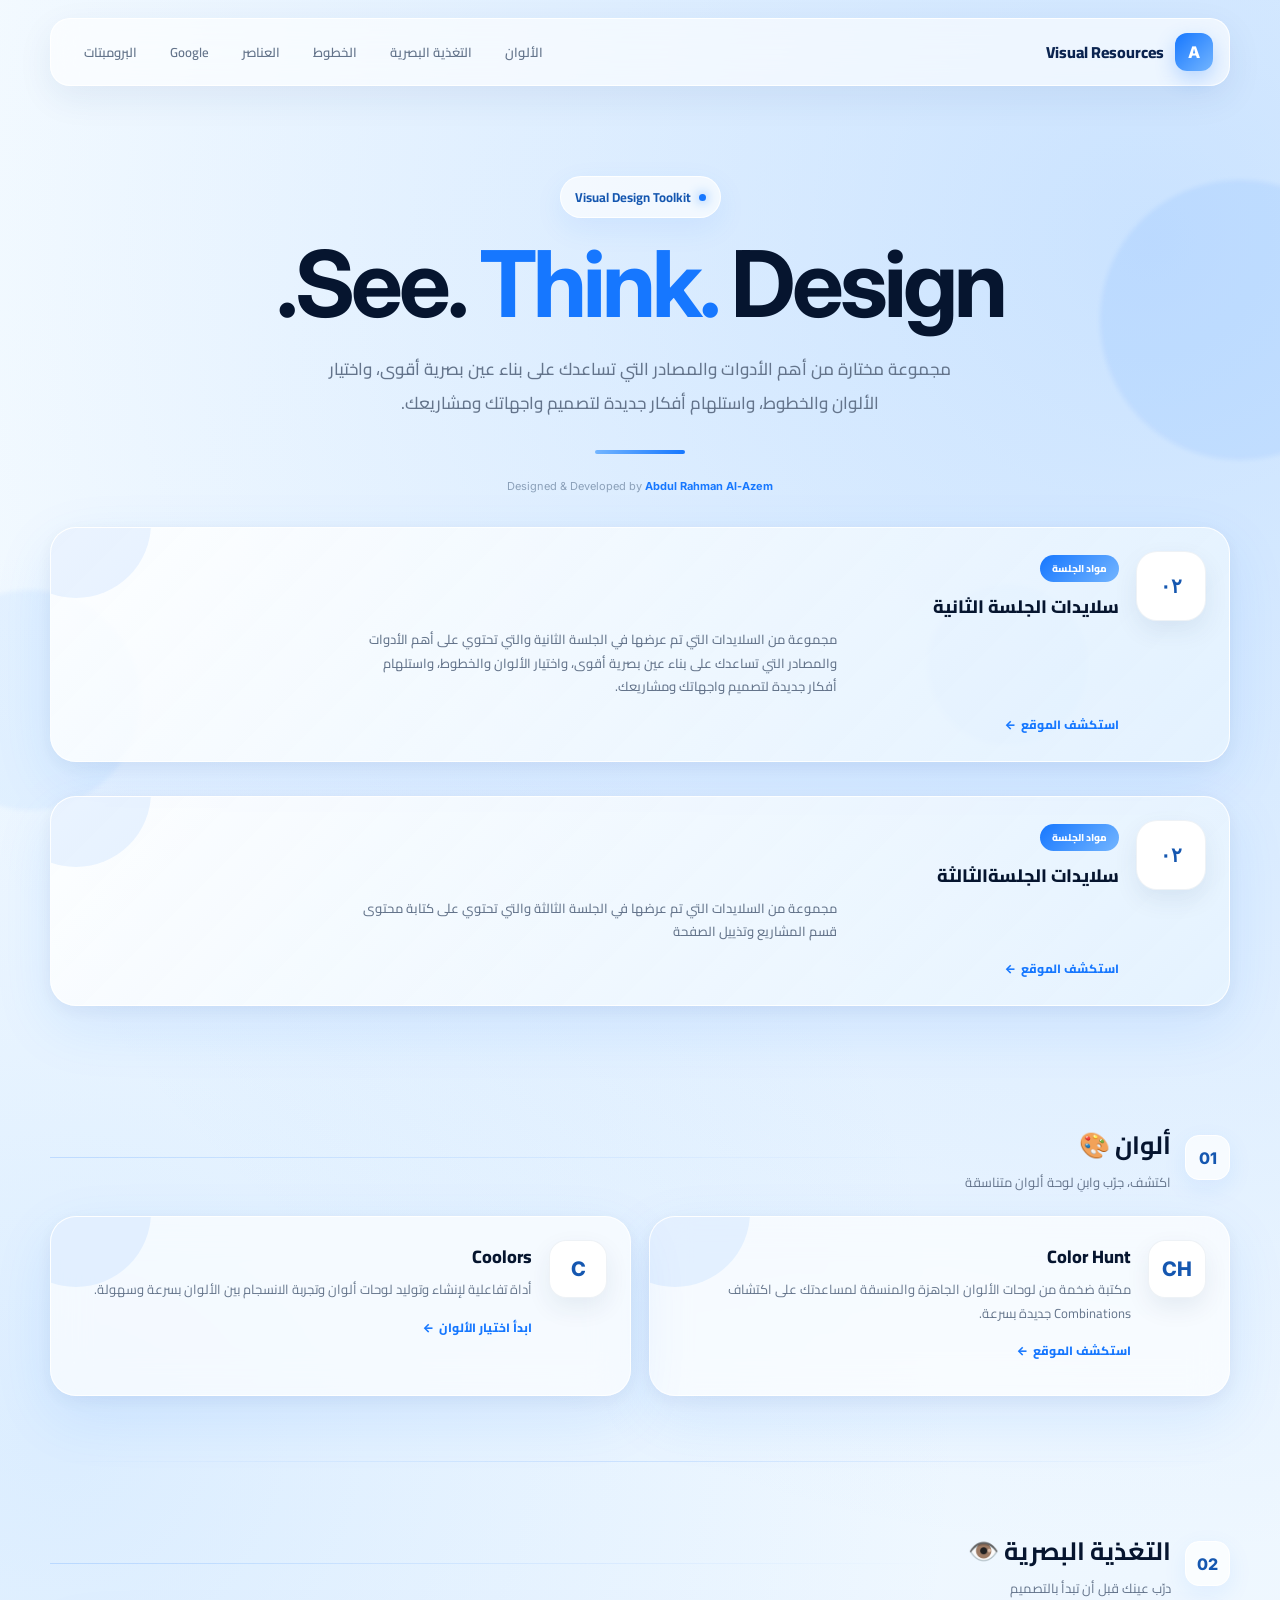
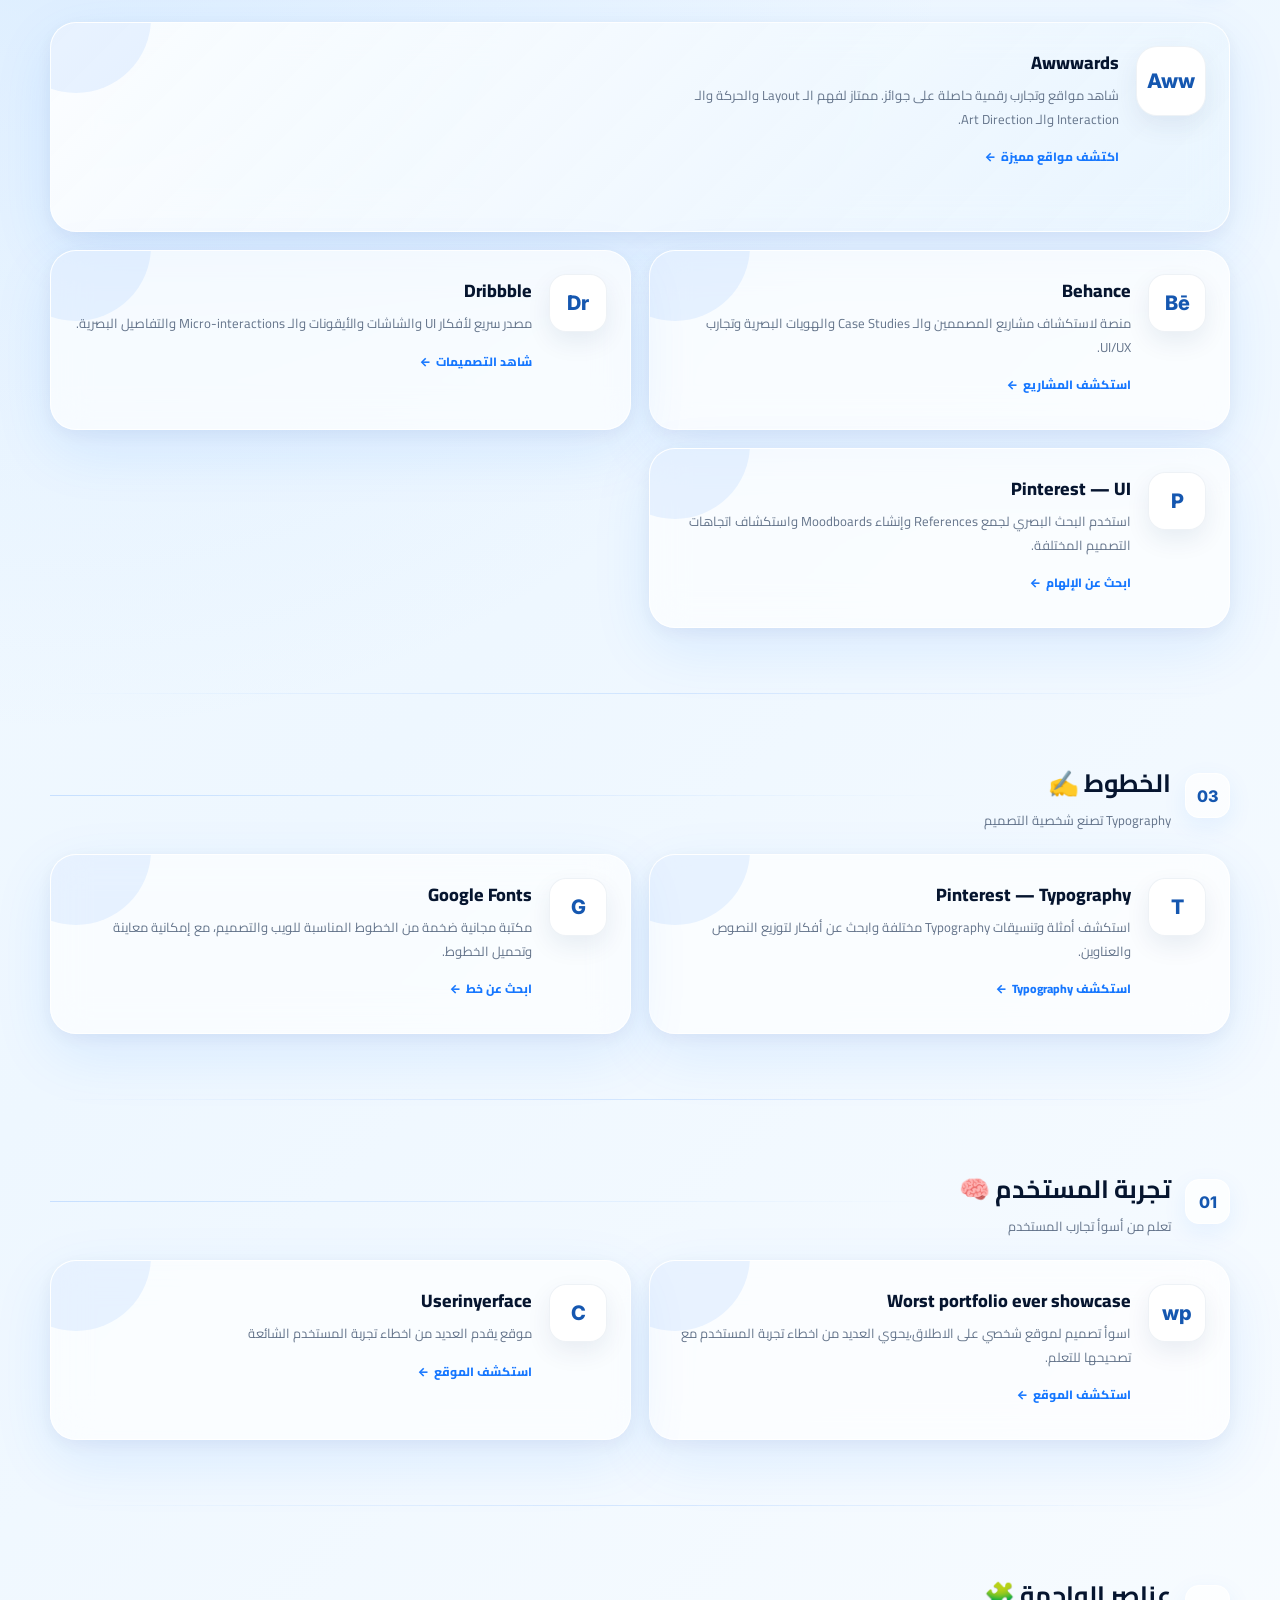
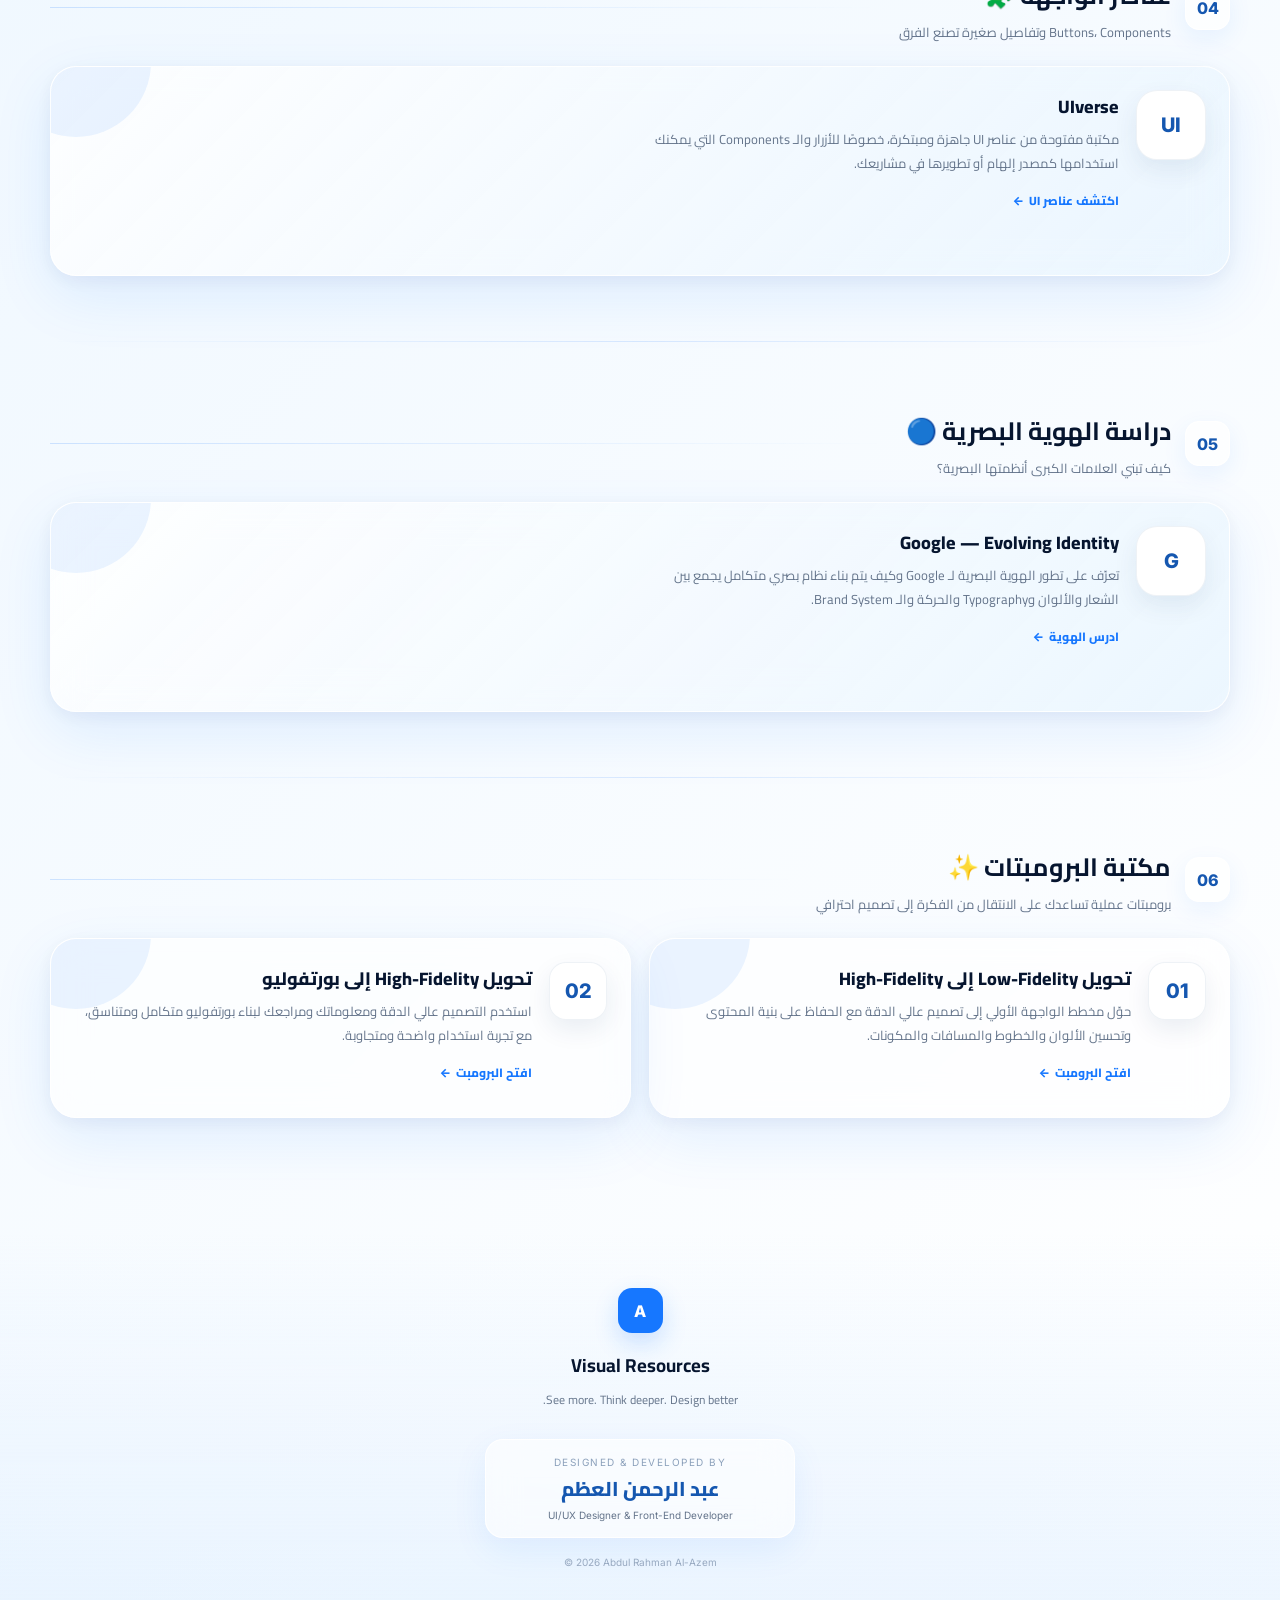
==== commit cd44b83c: "Add prompt library section to index.html Added a new section for prompt library with two example pro" ====
--- a/index.html
+++ b/index.html
@@ -1143,6 +1143,8 @@
         <a href="#elements"> العناصر </a>
 
         <a href="#google"> Google </a>
+
+         <a href="#prompts"> البرومبتات </a>
       </div>
     </nav>
 
@@ -1693,6 +1695,45 @@
           </a>
         </div>
       </section>
+
+      <div class="divider"></div>
+
+      <!-- =======================================
+         PROMPT LIBRARY
+      ======================================== -->
+      <section class="resource-section" id="prompts">
+        <div class="section-heading">
+          <div class="heading-main">
+            <div class="section-number">06</div>
+            <div>
+              <h2>مكتبة البرومبتات ✨</h2>
+              <p>برومبتات عملية تساعدك على الانتقال من الفكرة إلى تصميم احترافي</p>
+            </div>
+          </div>
+          <div class="section-line"></div>
+        </div>
+
+        <div class="cards">
+          <a class="card" href="prompt1.html">
+            <div class="logo">01</div>
+            <div class="card-content">
+              <h3>تحويل Low-Fidelity إلى High-Fidelity</h3>
+              <p>حوّل مخطط الواجهة الأولي إلى تصميم عالي الدقة مع الحفاظ على بنية المحتوى وتحسين الألوان والخطوط والمسافات والمكونات.</p>
+              <div class="visit">افتح البرومبت <span class="arrow"> → </span></div>
+            </div>
+          </a>
+
+          <a class="card" href="prompt2.html">
+            <div class="logo">02</div>
+            <div class="card-content">
+              <h3>تحويل High-Fidelity إلى بورتفوليو</h3>
+              <p>استخدم التصميم عالي الدقة ومعلوماتك ومراجعك لبناء بورتفوليو متكامل ومتناسق، مع تجربة استخدام واضحة ومتجاوبة.</p>
+              <div class="visit">افتح البرومبت <span class="arrow"> → </span></div>
+            </div>
+          </a>
+        </div>
+      </section>
+
     </main>
 
     <!-- =========================================
